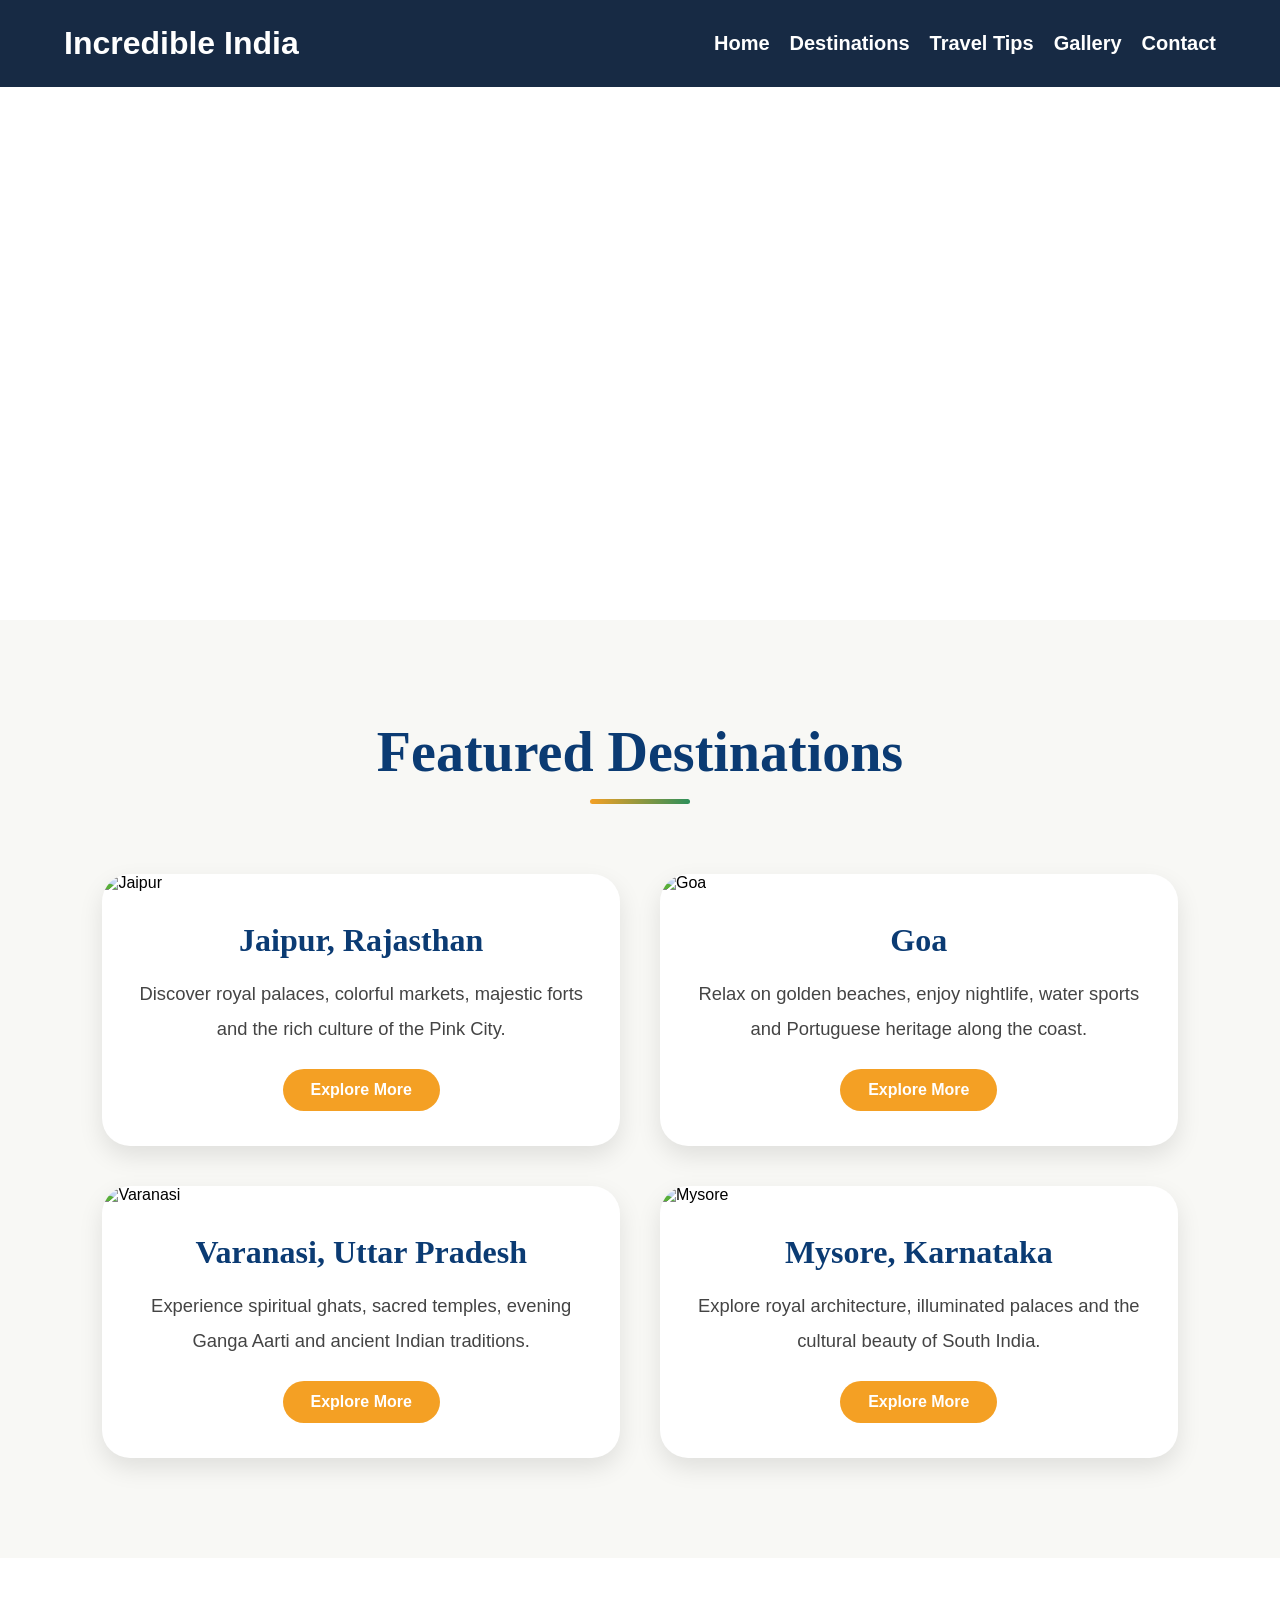
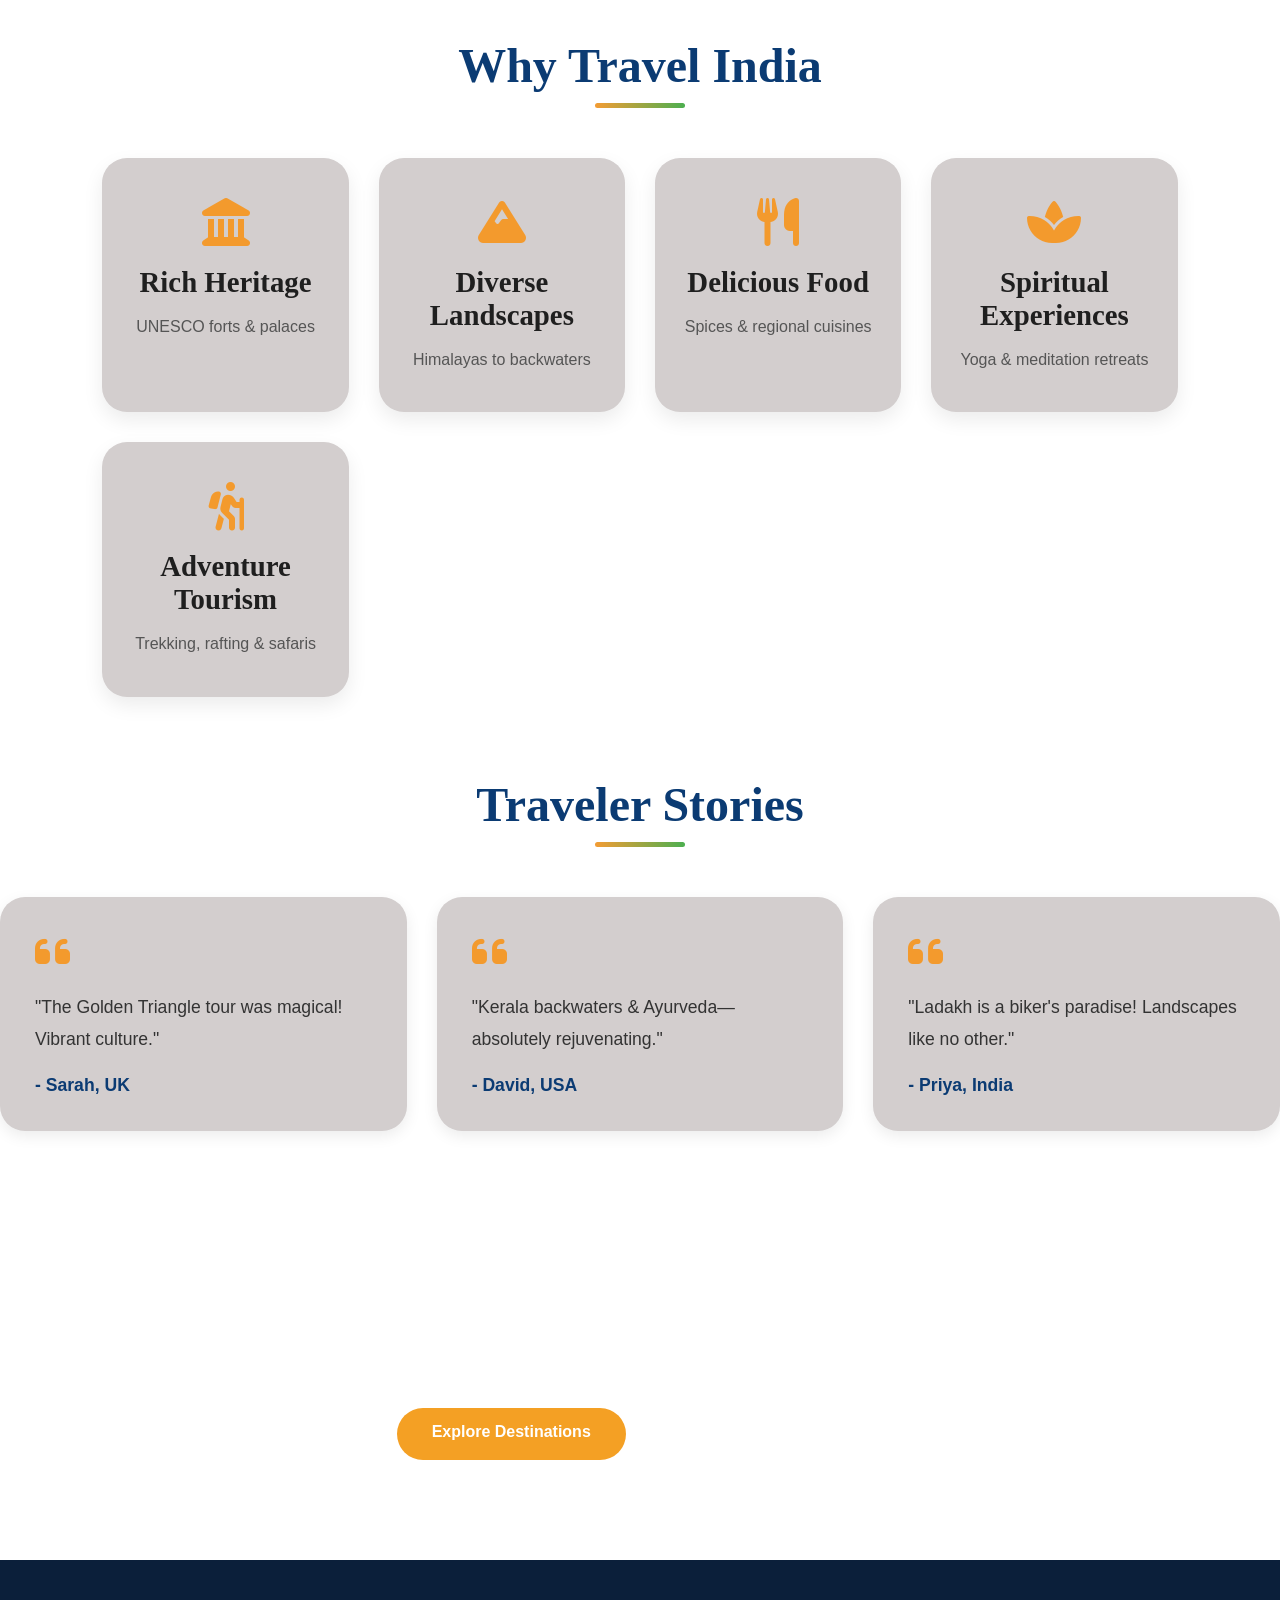
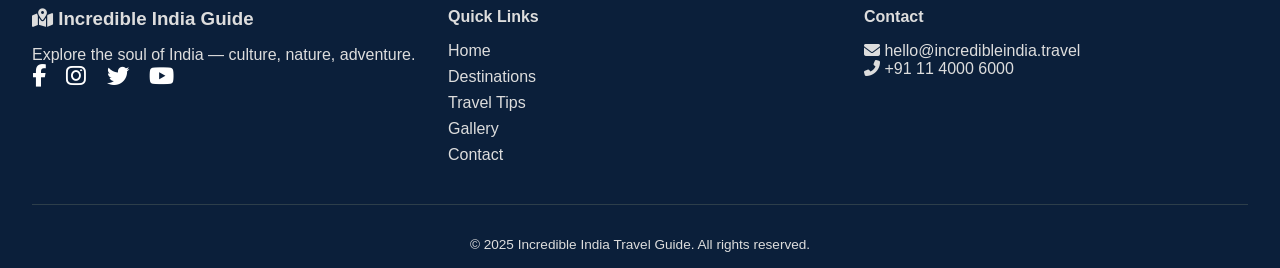
==== index.html @ fa3aba9f "index.html" ====
<!DOCTYPE html>
<html lang="en">
<head>
    <meta charset="UTF-8">
    <meta name="viewport" content="width=device-width, initial-scale=1.0">
    <title>Incredible India Travel Guide</title>
    <link rel="stylesheet" href="index.css">
    <link rel="stylesheet" href="https://cdnjs.cloudflare.com/ajax/libs/font-awesome/6.5.1/css/all.min.css">

</head>
<body>

<!-- Header -->
<header>
    <div class="container">
        <h1>Incredible India</h1>
        <nav>
            <ul>
                <li><a href="index.html">Home</a></li>
                <li><a href="destination.html">Destinations</a></li>
                <li><a href="traveltip.html">Travel Tips</a></li>
                <li><a href="gallery.html">Gallery</a></li>
                <li><a href="contact.html">Contact</a></li>
            </ul>
        </nav>
    </div>
</header>

<!-- Welcome Section -->
<section class="welcome">
    <div class="content">
        <h2>Welcome to India</h2>
        <p>
            Discover the vibrant culture, breathtaking landscapes, and rich heritage of India.
            From the majestic Himalayas to serene backwaters, explore the best destinations!
        </p>
    </div>
</section>

<!-- Featured Destinations -->
<section class="featured-destinations">

    <div class="featured-title">
        <h2>Featured Destinations</h2>
        <div class="featured-line"></div>
    </div>

    <div class="destination-container">

        <!-- CARD 1 -->
        <div class="destination-card">
            <img src="https://experiencemyindia.com/wp-content/uploads/2024/09/jaipur.jpg" alt="Jaipur">

            <div class="destination-content">
                <h3>Jaipur, Rajasthan</h3>

                <p>
                    Discover royal palaces, colorful markets,
                    majestic forts and the rich culture
                    of the Pink City.
                </p>

                <a href="destination.html" class="destination-btn">
                    Explore More
                </a>
            </div>
        </div>

        <!-- CARD 2 -->
        <div class="destination-card">
            <img src="https://s7ap1.scene7.com/is/image/incredibleindia/calangute-beach-goa-7-musthead-hero?qlt=82&ts=1742168166188" alt="Goa">

            <div class="destination-content">
                <h3>Goa</h3>

                <p>
                    Relax on golden beaches, enjoy nightlife,
                    water sports and Portuguese heritage
                    along the coast.
                </p>

                <a href="destination.html" class="destination-btn">
                    Explore More
                </a>
            </div>
        </div>

        <!-- CARD 3 -->
        <div class="destination-card">
            <img src="https://i.redd.it/sunset-near-manikarnika-ghat-v0-nzxihwi7noxg1.jpg?width=3024&format=pjpg&auto=webp&s=846ffed712186eb34c707a6143f59e167dac8d7f" alt="Varanasi">

            <div class="destination-content">
                <h3>Varanasi, Uttar Pradesh</h3>

                <p>
                    Experience spiritual ghats, sacred temples,
                    evening Ganga Aarti and ancient Indian traditions.
                </p>

                <a href="destination.html" class="destination-btn">
                    Explore More
                </a>
            </div>
        </div>

        <!-- CARD 4 -->
        <div class="destination-card">
            <img src="https://static.toiimg.com/thumb/msid-74605798,width-748,height-499,resizemode=4,imgsize-963752/.jpg" alt="Mysore" alt="Mysore">

            <div class="destination-content">
                <h3>Mysore, Karnataka</h3>

                <p>
                    Explore royal architecture, illuminated palaces
                    and the cultural beauty of South India.
                </p>

                <a href="destination.html" class="destination-btn">
                    Explore More
                </a>
            </div>
        </div>

    </div>

</section>
<!-- Why Travel India Section -->
<section class="why-india">
    <div class="section-title">
        <h2>Why Travel India</h2>
        <div class="underline"></div>
    </div>

    <div class="why-container">

        <div class="why-card">
            <i class="fas fa-landmark"></i>
            <h3>Rich Heritage</h3>
            <p>UNESCO forts & palaces</p>
        </div>

        <div class="why-card">
            <i class="fas fa-mountain"></i>
            <h3>Diverse Landscapes</h3>
            <p>Himalayas to backwaters</p>
        </div>

        <div class="why-card">
            <i class="fas fa-utensils"></i>
            <h3>Delicious Food</h3>
            <p>Spices & regional cuisines</p>
        </div>

        <div class="why-card">
            <i class="fas fa-spa"></i>
            <h3>Spiritual Experiences</h3>
            <p>Yoga & meditation retreats</p>
        </div>

        <div class="why-card">
            <i class="fas fa-hiking"></i>
            <h3>Adventure Tourism</h3>
            <p>Trekking, rafting & safaris</p>
        </div>

    </div>
</section>


<!-- Traveler Stories Section -->
<section class="stories">

    <div class="section-title">
        <h2>Traveler Stories</h2>
        <div class="underline"></div>
    </div>

    <div class="stories-container">

        <div class="story-card">
            <i class="fas fa-quote-left"></i>
            <p>
                "The Golden Triangle tour was magical! Vibrant culture."
            </p>
            <h4>- Sarah, UK</h4>
        </div>

        <div class="story-card">
            <i class="fas fa-quote-left"></i>
            <p>
                "Kerala backwaters & Ayurveda—absolutely rejuvenating."
            </p>
            <h4>- David, USA</h4>
        </div>

        <div class="story-card">
            <i class="fas fa-quote-left"></i>
            <p>
                "Ladakh is a biker's paradise! Landscapes like no other."
            </p>
            <h4>- Priya, India</h4>
        </div>

    </div>

</section>
<section class="cta-section">
    <div class="cta-overlay">
        <h2>Ready to write your own Indian story?</h2>
        <p>From the peaks of Ladakh to the shores of Kanyakumari, your adventure awaits.</p>
        <div class="cta-buttons">
            <a href="http://127.0.0.1:5500/destination.html" class="btn-primary">Explore Destinations</a>
            <a href="http://127.0.0.1:5500/contact.html" class="btn-secondary">Contact Expert Guide</a>
        </div>
    </div>
</section>


<!-- Footer -->
  <footer class="footer">
    <div class="footer-container">
      <div class="footer-col">
        <h3><i class="fas fa-map-marked-alt"></i> Incredible India Guide</h3>
        <p>Explore the soul of India — culture, nature, adventure.</p>
        <div class="social-icons">
          <a href="#"><i class="fab fa-facebook-f"></i></a>
          <a href="#"><i class="fab fa-instagram"></i></a>
          <a href="#"><i class="fab fa-twitter"></i></a>
          <a href="#"><i class="fab fa-youtube"></i></a>
        </div>
      </div>
      <div class="footer-col"><h4>Quick Links</h4><ul><li><a href="index.html">Home</a></li><li><a href="destination.html">Destinations</a></li><li><a href="traveltip.html">Travel Tips</a></li><li><a href="gallery.html">Gallery</a></li><li><a href="contact.html">Contact</a></li></ul></div>
      <div class="footer-col"><h4>Contact</h4><p><i class="fas fa-envelope"></i> hello@incredibleindia.travel</p><p><i class="fas fa-phone-alt"></i> +91 11 4000 6000</p></div>
    </div>
    <div class="footer-bottom"><p>© 2025 Incredible India Travel Guide. All rights reserved.</p></div>
  </footer>
</body>
</html>
---- index.css ----
/* Reset */
* {
    margin: 0;
    padding: 0;
    box-sizing: border-box;
    font-family: Arial, sans-serif;
}

/* Header */
header {
    background:rgba(11,31,58,0.95);
    color: white;
    padding: 25px 0;
    position: fixed;
    top: 0;
    width: 100%;
    z-index: 1000;
}

.container {
    width: 90%;
    margin: auto;
    display: flex;
    justify-content: space-between;
    align-items: center;
}
.navbar{
    display:flex;
    justify-content:space-between;
    align-items:center;

    padding:18px 60px;

    background:rgba(11,31,58,0.95);

    position:sticky;
    top:0;
    z-index:1000;

    backdrop-filter:blur(10px);

    box-shadow:0 4px 15px rgba(0,0,0,0.2);
}

nav ul {
    list-style: none;
    display: flex;
}

nav ul li {
    margin-left: 20px;
}

nav ul li a {
    color: white;
    text-decoration: none;
    font-weight: bold;
    font-size: 20px;
}

nav ul li a:hover {
    color:rgb(128, 34, 34);
}

/* Welcome Section */
.welcome {
    background: url('https://images.openai.com/static-rsc-4/ALaymqmrvfmHnm8cJdQ1vYT1D6Q5HnvK1rZCScEOsTLXmfxVGpplzNV4W48QajDJRkV93iZu31oMm4TQaEgD1TYrpEeFRnNynz2xzUaCKlMzDEtmc0jY3aMt5S7FnbywUi0QmlxqCMgrljRSNIYTP3xz-yLS5n70pwcouNSqsKguKjPAhmxgMSgvHgWw8SO4?purpose=fullsize') no-repeat center/cover;
    color: white;
    text-align: center;
    padding: 150px 60px;
    min-height: 60vh;
    margin-top: 80px;
}
.content{
    animation:fadeIn 1.5s ease;
}

.welcome h2 {
    font-size:70px;
    margin-bottom: 15px;
}

.welcome p {
     font-size:22px;
    max-width: 700px;
    margin: auto;
}
@keyframes fadeIn{

    from{
        opacity:0;
        transform:translateY(30px);
    }

    to{
        opacity:1;
        transform:translateY(0);
    }
}
/* =========================
   SECTION COMMON STYLING
========================= */

.section-title{
    text-align: center;
    margin-bottom: 50px;
}

.section-title h2{
    font-size: 52px;
    color: #0b3b75;
    font-weight: 700;
    margin-bottom: 12px;
    font-family: Georgia, serif;
}

.underline{
    width: 90px;
    height: 5px;
    margin: auto;
    border-radius: 10px;
    background: linear-gradient(to right,#f39c34,#4caf50);
}
/* =========================
   WHY TRAVEL INDIA SECTION
========================= */

.why-india,
.traveler-stories{
    padding: 80px 8%;
}

.section-title{
    text-align: center;
    margin-bottom: 50px;
}

.section-title h2{
    font-size: 3rem;
    color: #0b3b73;
    font-weight: 700;
    margin-bottom: 10px;
    font-family: Georgia, serif;
}

.title-line{
    width: 90px;
    height: 5px;
    background: linear-gradient(to right, #f4a024, #2d8f5a);
    margin: auto;
    border-radius: 10px;
}

.why-container{
    display: grid;
    grid-template-columns: repeat(auto-fit, minmax(220px, 1fr));
    gap: 30px;
}

.why-card{
    background: #d3cece;
    padding: 40px 25px;
    border-radius: 25px;
    text-align: center;
    transition: 0.4s ease;
    box-shadow: 0 8px 20px rgba(0,0,0,0.08);
}

.why-card:hover{
    transform: translateY(-10px);
}

.why-card i{
    font-size: 3rem;
    color: #f39a2d;
    margin-bottom: 20px;
}

.why-card h3{
    font-size: 1.8rem;
    color: #1f1f1f;
    margin-bottom: 15px;
    font-family: Georgia, serif;
}

.why-card p{
    font-size: 1rem;
    color: #555;
    line-height: 1.6;
}

/* =========================
   TRAVELER STORIES
========================= */

.stories-container{
    display: grid;
    grid-template-columns: repeat(auto-fit, minmax(300px, 1fr));
    gap: 30px;
    margin-bottom: 40px;
}

.story-card{
    background: #d3cece;
    padding: 35px;
    border-radius: 25px;
    box-shadow: 0 5px 15px rgba(0,0,0,0.08);
    transition: 0.4s ease;
}

.story-card:hover{
    transform: translateY(-8px);
}

.story-card i{
    font-size: 2.5rem;
    color: #f39a2d;
    margin-bottom: 20px;
}

.story-card p{
    font-size: 1.1rem;
    color: #333;
    line-height: 1.8;
    margin-bottom: 20px;
}

.story-card h4{
    color: #0b3b73;
    font-size: 1.1rem;
    font-weight: 700;
}

/* =========================
   RESPONSIVE DESIGN
========================= */

@media (max-width: 768px){

    .section-title h2{
        font-size: 2.2rem;
    }

    .why-card,
    .story-card{
        padding: 30px 20px;
    }

    .why-card h3{
        font-size: 1.5rem;
    }

    .story-card p{
        font-size: 1rem;
    }
}
/* =========================
   FEATURED DESTINATIONS
========================= */

.featured-destinations{
    padding: 100px 8%;
    background: #f8f8f5;
}

/* SECTION TITLE */

.featured-title{
    text-align: center;
    margin-bottom: 70px;
}

.featured-title h2{
    font-size: 3.5rem;
    color: #0b3b73;
    font-family: Georgia, serif;
    margin-bottom: 15px;
}

.featured-line{
    width: 100px;
    height: 5px;
    margin: auto;
    border-radius: 10px;
    background: linear-gradient(to right, #f4a024, #2d8f5a);
}

/* DESTINATION GRID */

.destination-container{
    display: grid;
    grid-template-columns: repeat(auto-fit, minmax(340px, 1fr));
    gap: 40px;
}

/* CARD DESIGN */

.destination-card{
    background: #ffffff;
    border-radius: 28px;
    overflow: hidden;
    transition: 0.4s ease;
    box-shadow: 0 10px 25px rgba(0,0,0,0.10);
}

.destination-card:hover{
    transform: translateY(-12px);
    box-shadow: 0 15px 35px rgba(0,0,0,0.15);
}

/* IMAGE */

.destination-card img{
    width: 100%;
    height: 270px;
    object-fit: cover;
    transition: 0.5s ease;
}

.destination-card:hover img{
    transform: scale(1.05);
}

/* CARD CONTENT */

.destination-content{
    padding: 30px 28px 35px;
    text-align: center;
}

/* PLACE NAME */

.destination-content h3{
    font-size: 2rem;
    color: #0b3b73;
    margin-bottom: 18px;
    font-family: Georgia, serif;
    font-weight: 700;
}

/* DESCRIPTION */

.destination-content p{
    font-size: 1.15rem;
    line-height: 1.9;
    color: #444;
}

/* BUTTON */

.destination-btn{
    display: inline-block;
    margin-top: 22px;
    padding: 12px 28px;
    background: #f4a024;
    color: white;
    text-decoration: none;
    border-radius: 40px;
    font-size: 1rem;
    font-weight: 600;
    transition: 0.3s ease;
}

.destination-btn:hover{
    transform: scale(1.05);
}

/* RESPONSIVE */

@media(max-width: 992px){

    .destination-container{
        grid-template-columns: repeat(2, 1fr);
    }
}

@media(max-width: 768px){

    .featured-destinations{
        padding: 80px 5%;
    }

    .featured-title h2{
        font-size: 2.5rem;
    }

    .destination-container{
        grid-template-columns: 1fr;
    }

    .destination-card img{
        height: 240px;
    }

    .destination-content h3{
        font-size: 1.7rem;
    }

    .destination-content p{
        font-size: 1rem;
    }
}
.cta-section {
    background: linear-gradient(rgba(11, 59, 115, 0.8), rgba(11, 59, 115, 0.8)), url('images/india-bg.jpg');
    background-size: cover;
    background-position: center;
    background-attachment: fixed; /* Parallax effect */
    padding: 100px 8%;
    text-align: center;
    color: white;
}

.cta-section h2 {
    font-size: 3rem;
    font-family: Georgia, serif;
    margin-bottom: 20px;
}

.cta-section p {
    font-size: 1.2rem;
    margin-bottom: 40px;
    opacity: 0.9;
}

.cta-buttons {
    display: flex;
    justify-content: center;
    gap: 20px;
}

.btn-primary {
    background: #f4a024;
    color: white;
    padding: 15px 35px;
    border-radius: 50px;
    text-decoration: none;
    font-weight: bold;
    transition: 0.3s;
}

.btn-secondary {
    border: 2px solid white;
    color: white;
    padding: 15px 35px;
    border-radius: 50px;
    text-decoration: none;
    font-weight: bold;
    transition: 0.3s;
}

.btn-primary:hover { background: #d98a1a; transform: scale(1.05); }
.btn-secondary:hover { background: white; color: #0b3b73; }

/* Footer */
.footer {
    background:#0b1f3a;
    color: #ddd;
    padding: 3rem 2rem 1rem;
}

.footer-container {
    max-width: 1300px;
    margin: auto;
    display: grid;
    grid-template-columns: repeat(auto-fit, minmax(220px, 1fr));
    gap: 2rem;
}

.footer-col h3, .footer-col h4 {
    color: var(--saffron);
    margin-bottom: 1rem;
}

.footer-col ul {
    list-style: none;
}

.footer-col ul li {
    margin-bottom: 0.5rem;
}

.footer-col ul li a {
    color: #ddd;
    text-decoration: none;
    transition: var(--transition);
}

.footer-col ul li a:hover {
    color: var(--saffron);
    padding-left: 5px;
}

.social-icons a {
    color: white;
    margin-right: 1rem;
    font-size: 1.4rem;
    transition: var(--transition);
    display: inline-block;
}

.social-icons a:hover {
    color: var(--saffron);
    transform: translateY(-3px);
}

.footer-bottom {
    text-align: center;
    border-top: 1px solid #2d3e4a;
    padding-top: 2rem;
    margin-top: 2rem;
    font-size: 0.85rem;
}
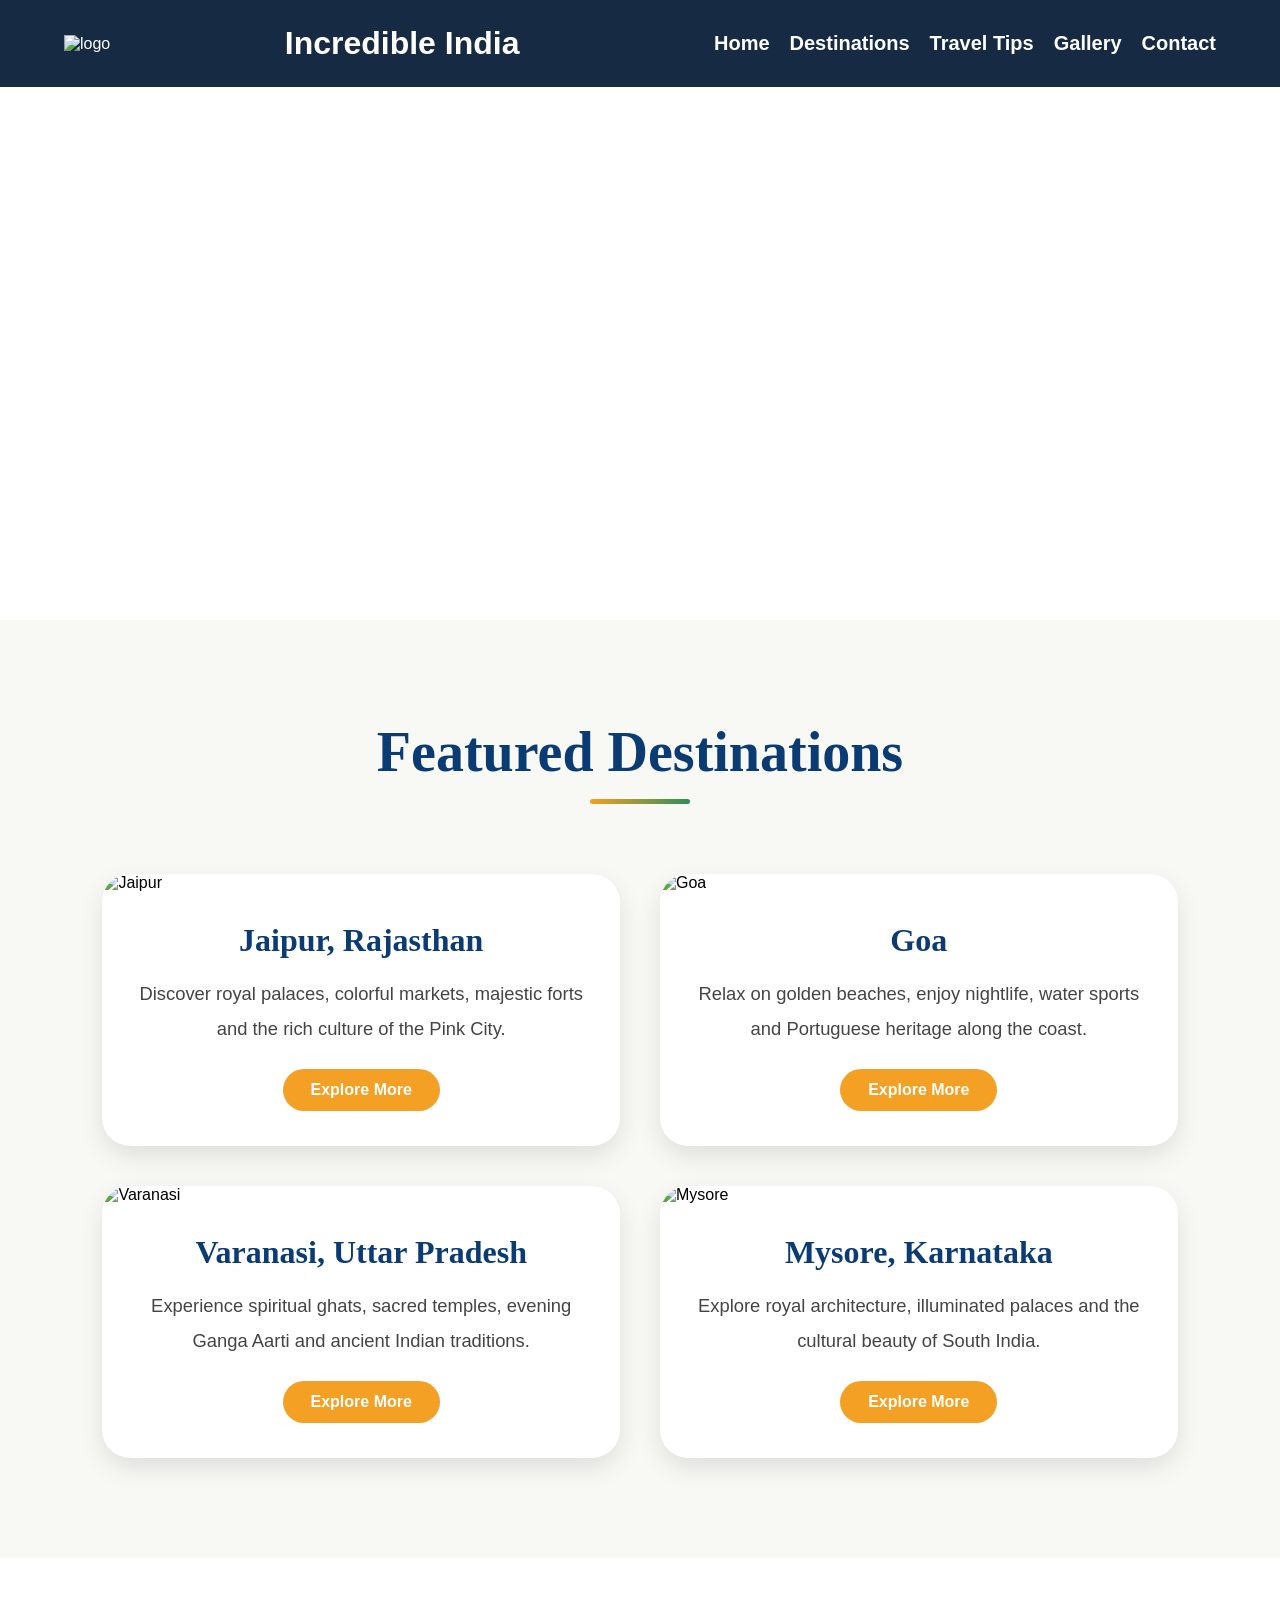
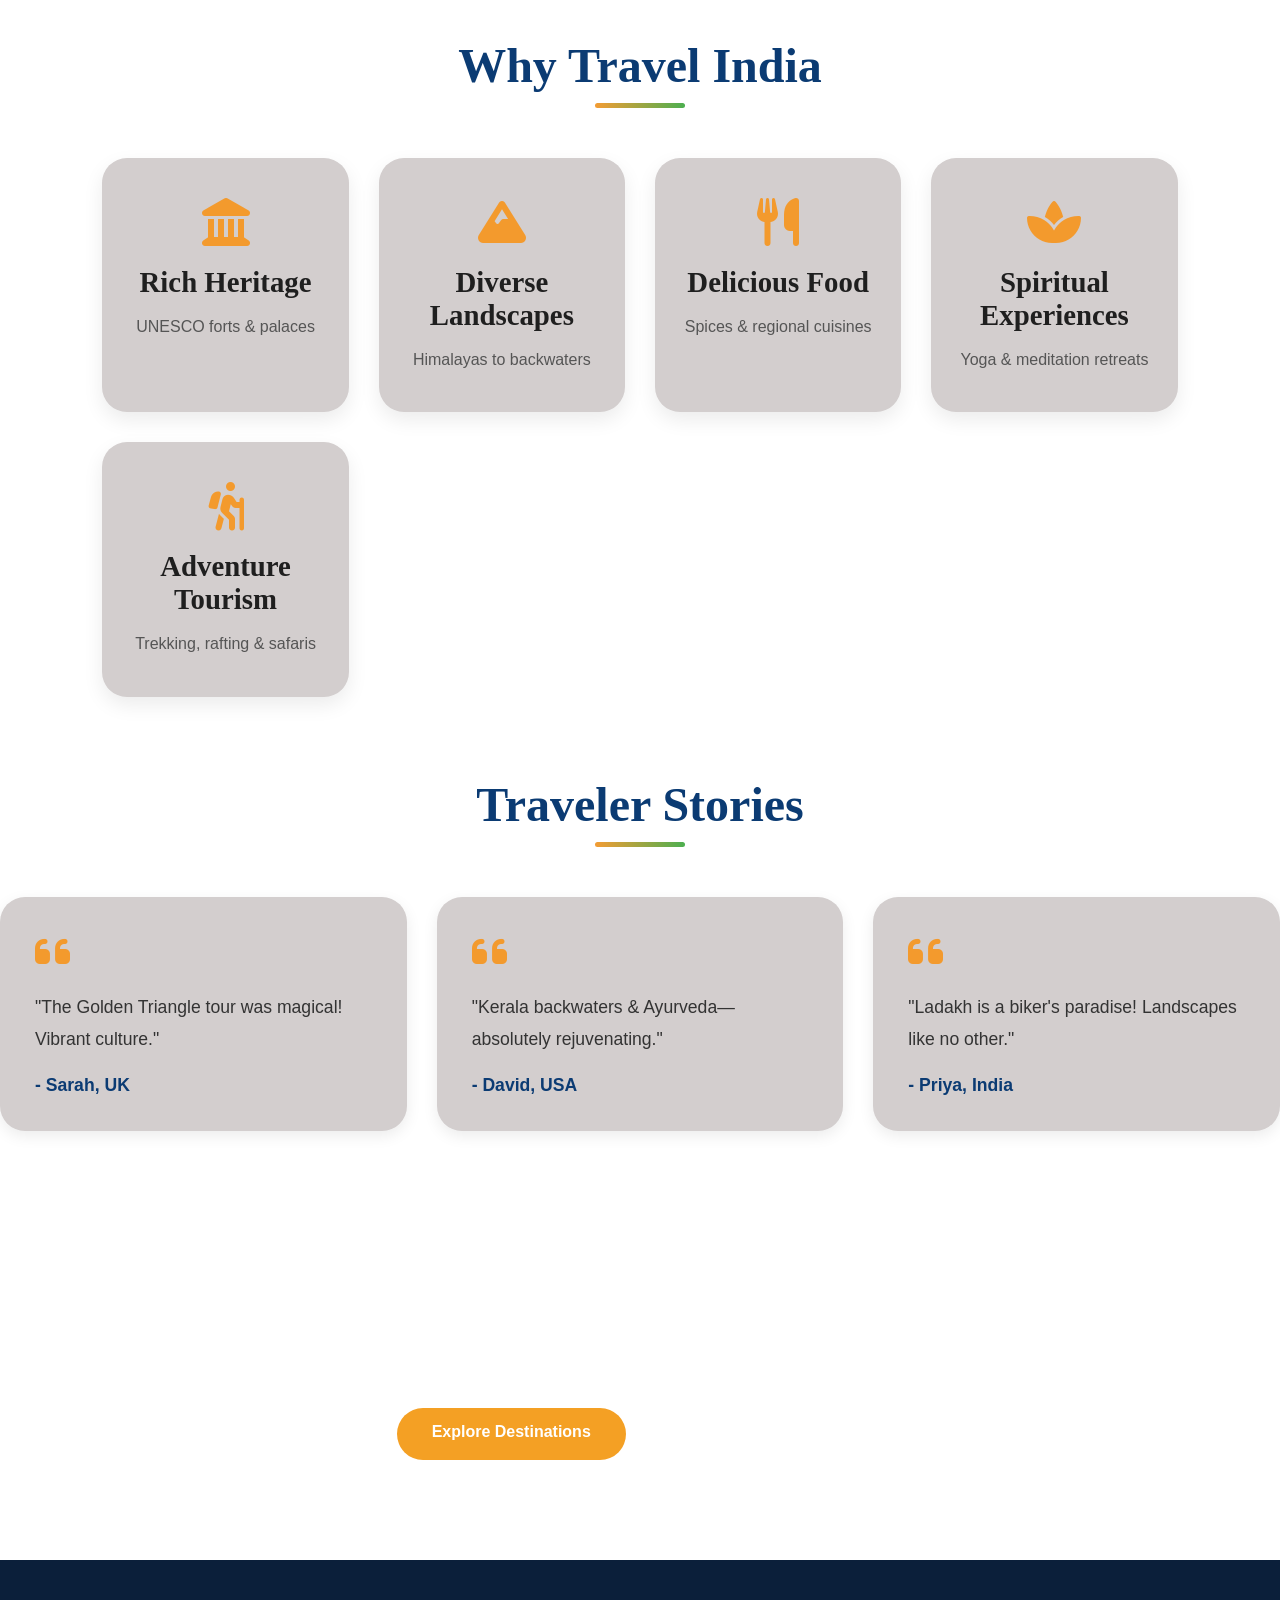
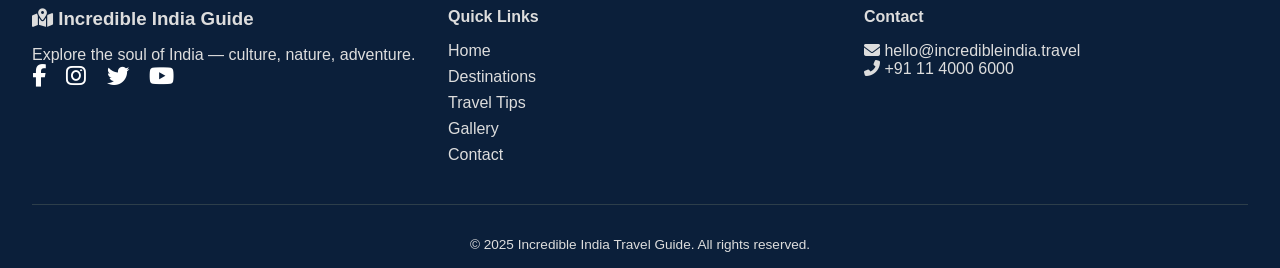
==== commit 26bdfac1: "Update index.html" ====
--- a/index.html
+++ b/index.html
@@ -13,6 +13,7 @@
 <!-- Header -->
 <header>
     <div class="container">
+        <img src="https://raw.githubusercontent.com/codewithaadya/Incredible-India/7dbe13e46b68d19249575abd104d0cb7e8433aed/_%20Create%20a%20premium%20circular%20logo%20for%20a%20travel%20tourism%20brand%20named%20%E2%80%9CIncredible%20India%E2%80%9D%20using%20a%20fusion%20of%20mandala%20art%2C%20compass%20elements%2C%20and%20the%20India%20map%20silhouette.%20The%20logo%20should%20feel%20luxurious%2C%20modern%2C%20artistic.jpg" alt="logo">
         <h1>Incredible India</h1>
         <nav>
             <ul>
@@ -235,4 +236,4 @@
     <div class="footer-bottom"><p>© 2025 Incredible India Travel Guide. All rights reserved.</p></div>
   </footer>
 </body>
-</html>+</html>
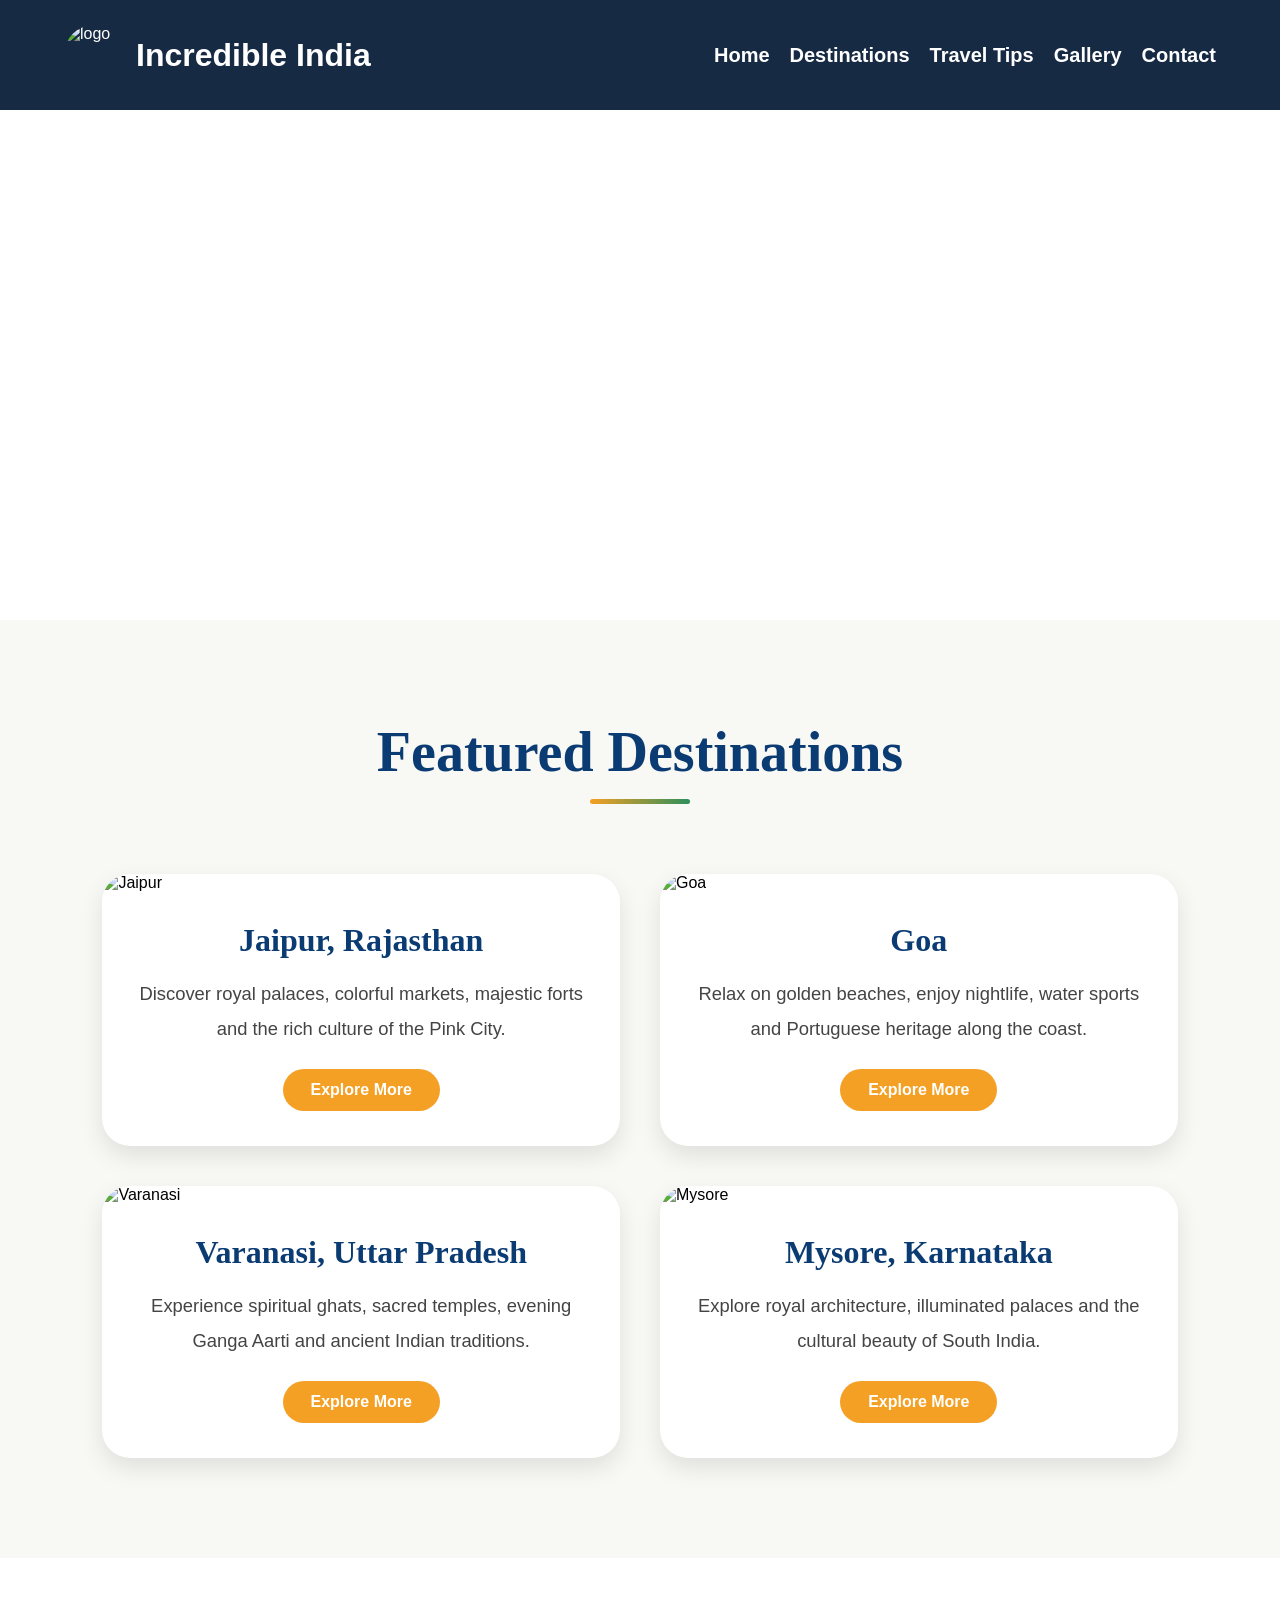
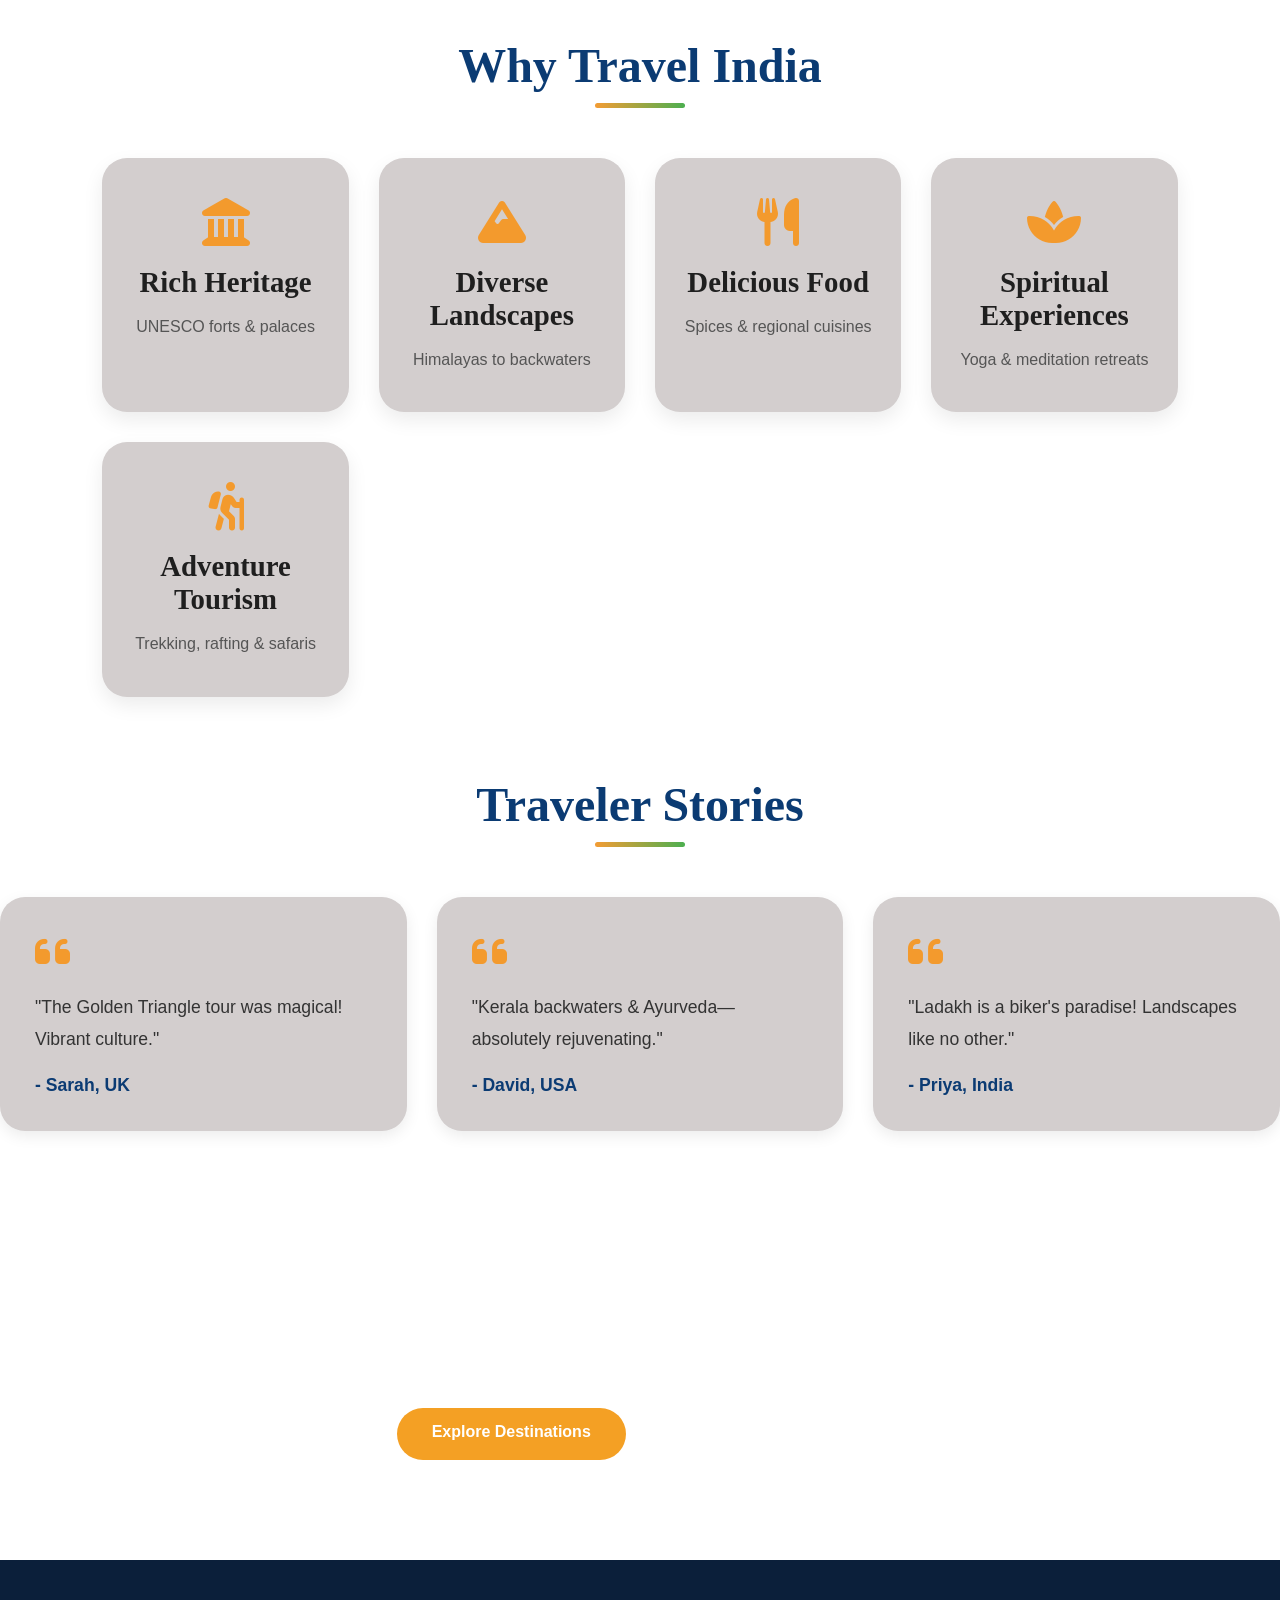
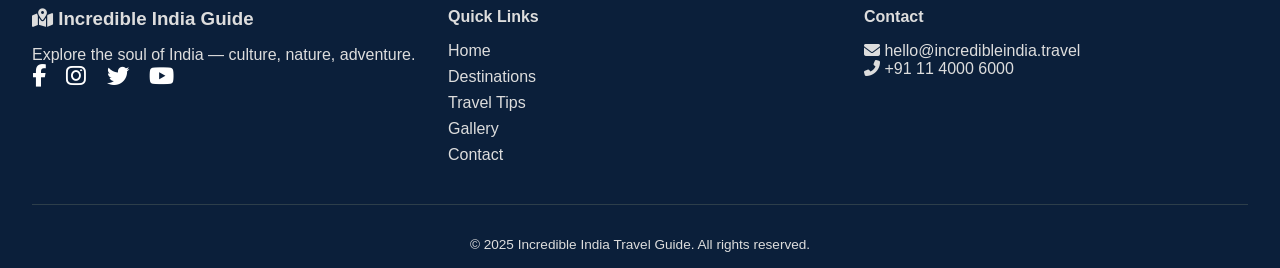
==== commit 337cbec4: "Update index.html" ====
--- a/index.html
+++ b/index.html
@@ -13,8 +13,10 @@
 <!-- Header -->
 <header>
     <div class="container">
+        <div class="logo">
         <img src="https://raw.githubusercontent.com/codewithaadya/Incredible-India/7dbe13e46b68d19249575abd104d0cb7e8433aed/_%20Create%20a%20premium%20circular%20logo%20for%20a%20travel%20tourism%20brand%20named%20%E2%80%9CIncredible%20India%E2%80%9D%20using%20a%20fusion%20of%20mandala%20art%2C%20compass%20elements%2C%20and%20the%20India%20map%20silhouette.%20The%20logo%20should%20feel%20luxurious%2C%20modern%2C%20artistic.jpg" alt="logo">
         <h1>Incredible India</h1>
+        </div>
         <nav>
             <ul>
                 <li><a href="index.html">Home</a></li>
--- a/index.css
+++ b/index.css
@@ -16,6 +16,23 @@
     width: 100%;
     z-index: 1000;
 }
+.logo{
+    display:flex;
+    align-items:center;
+    gap:12px;
+}
+
+.logo img{
+    width:60px;
+    height:60px;
+    border-radius:50%;
+    object-fit:cover;
+    transition:0.3s ease;
+}
+
+.logo img:hover{
+    transform:scale(1.08);
+}
 
 .container {
     width: 90%;
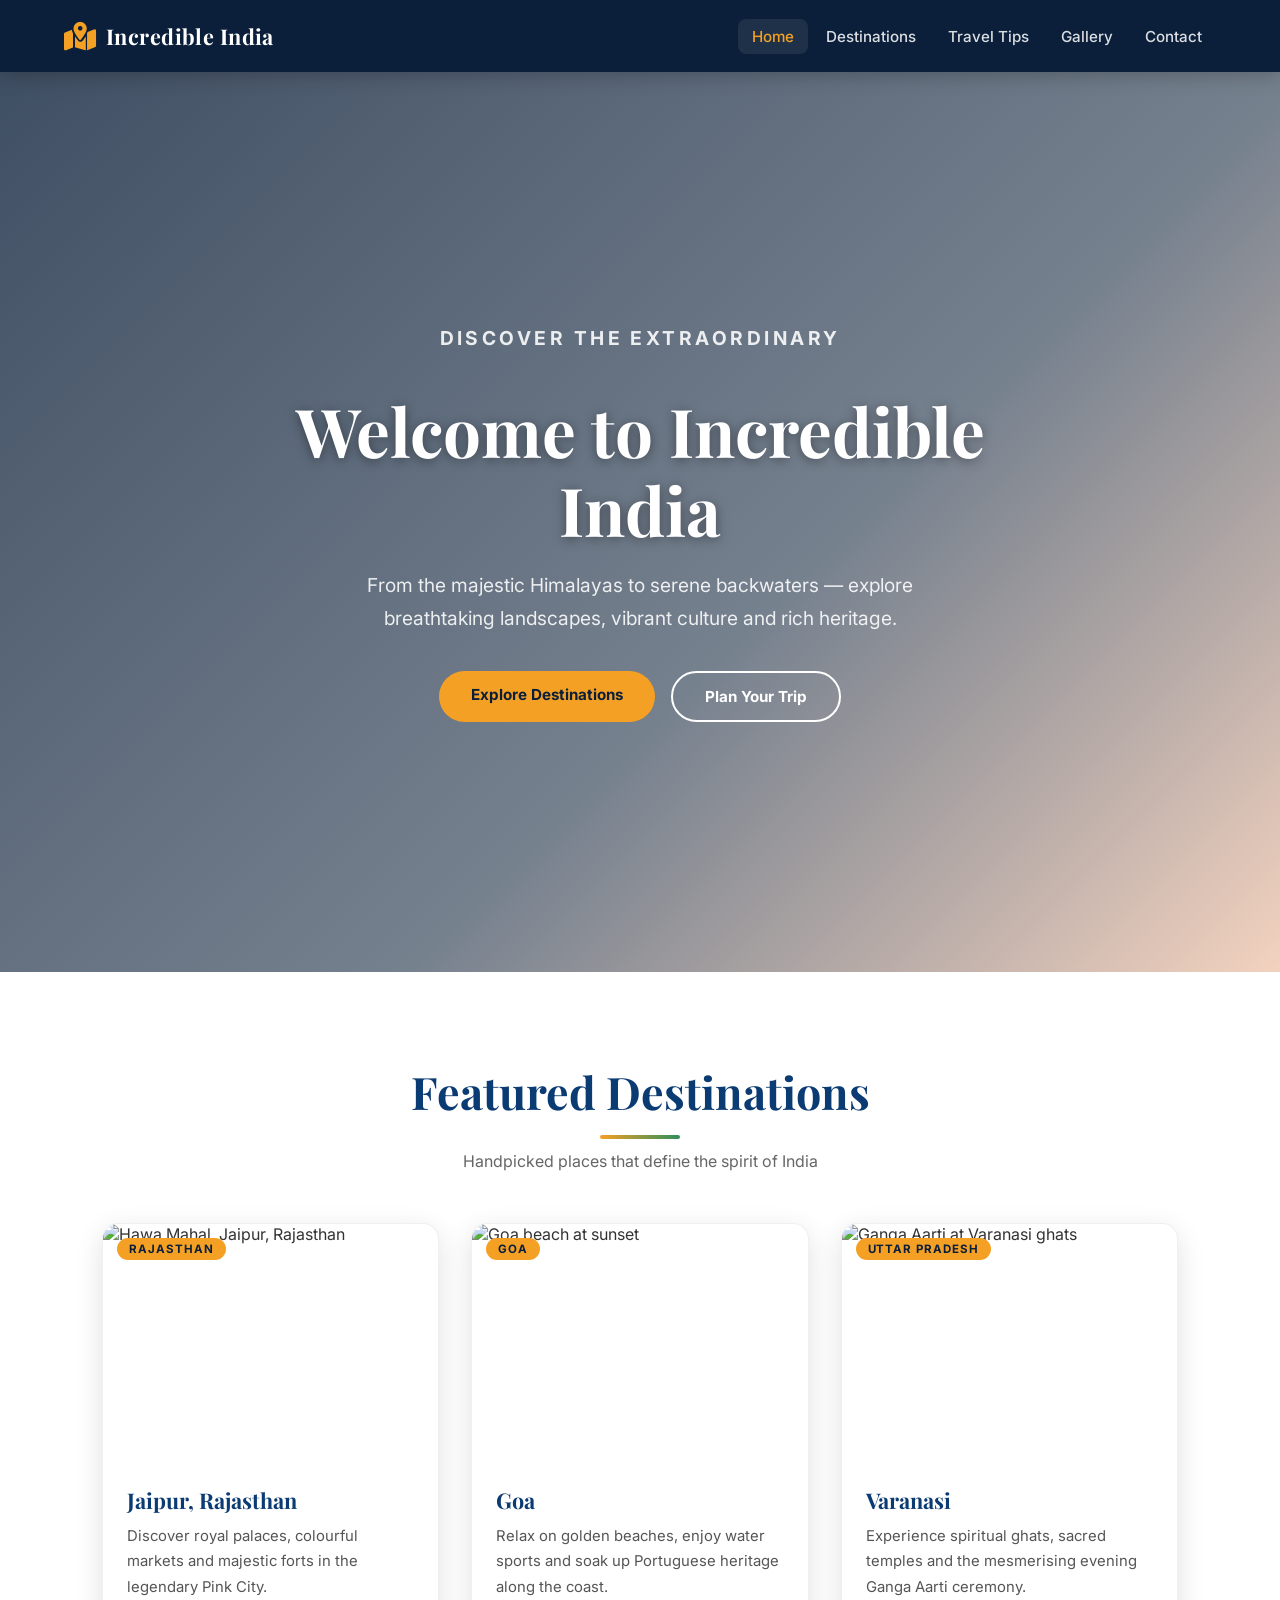
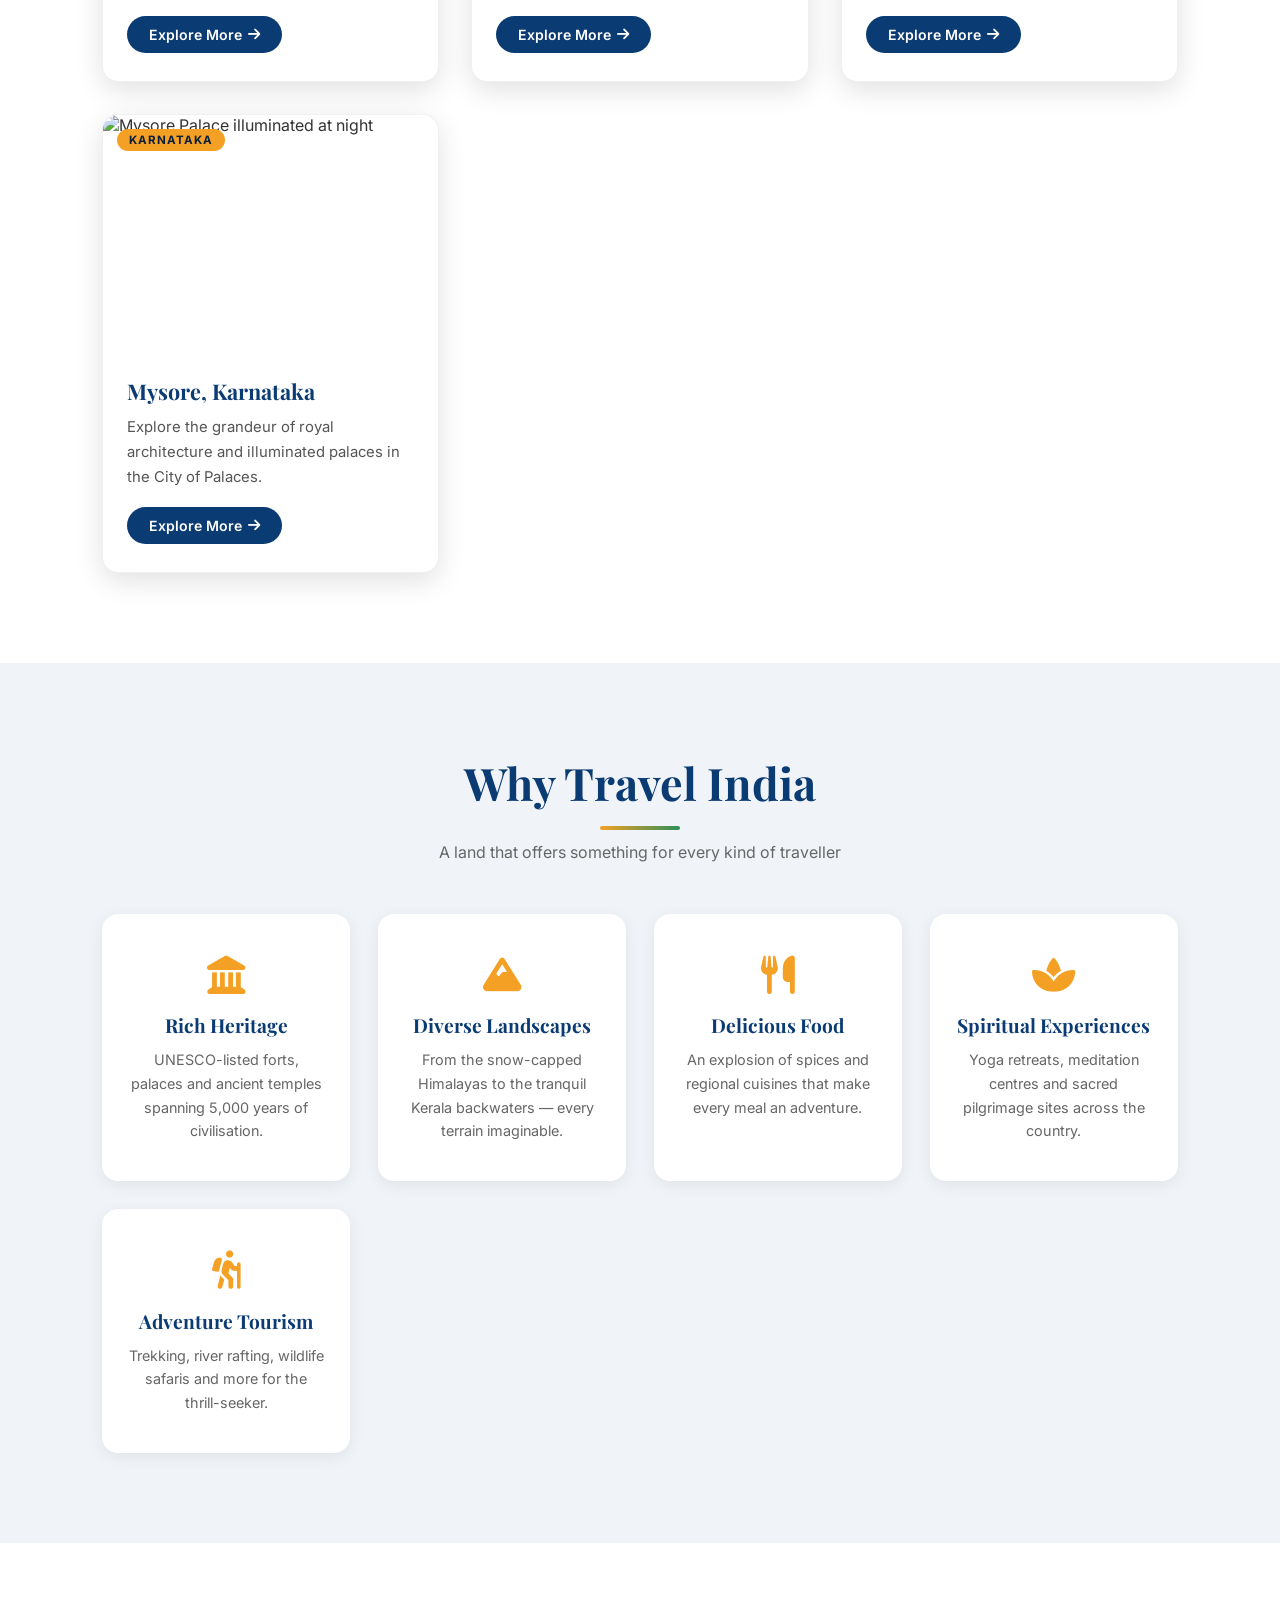
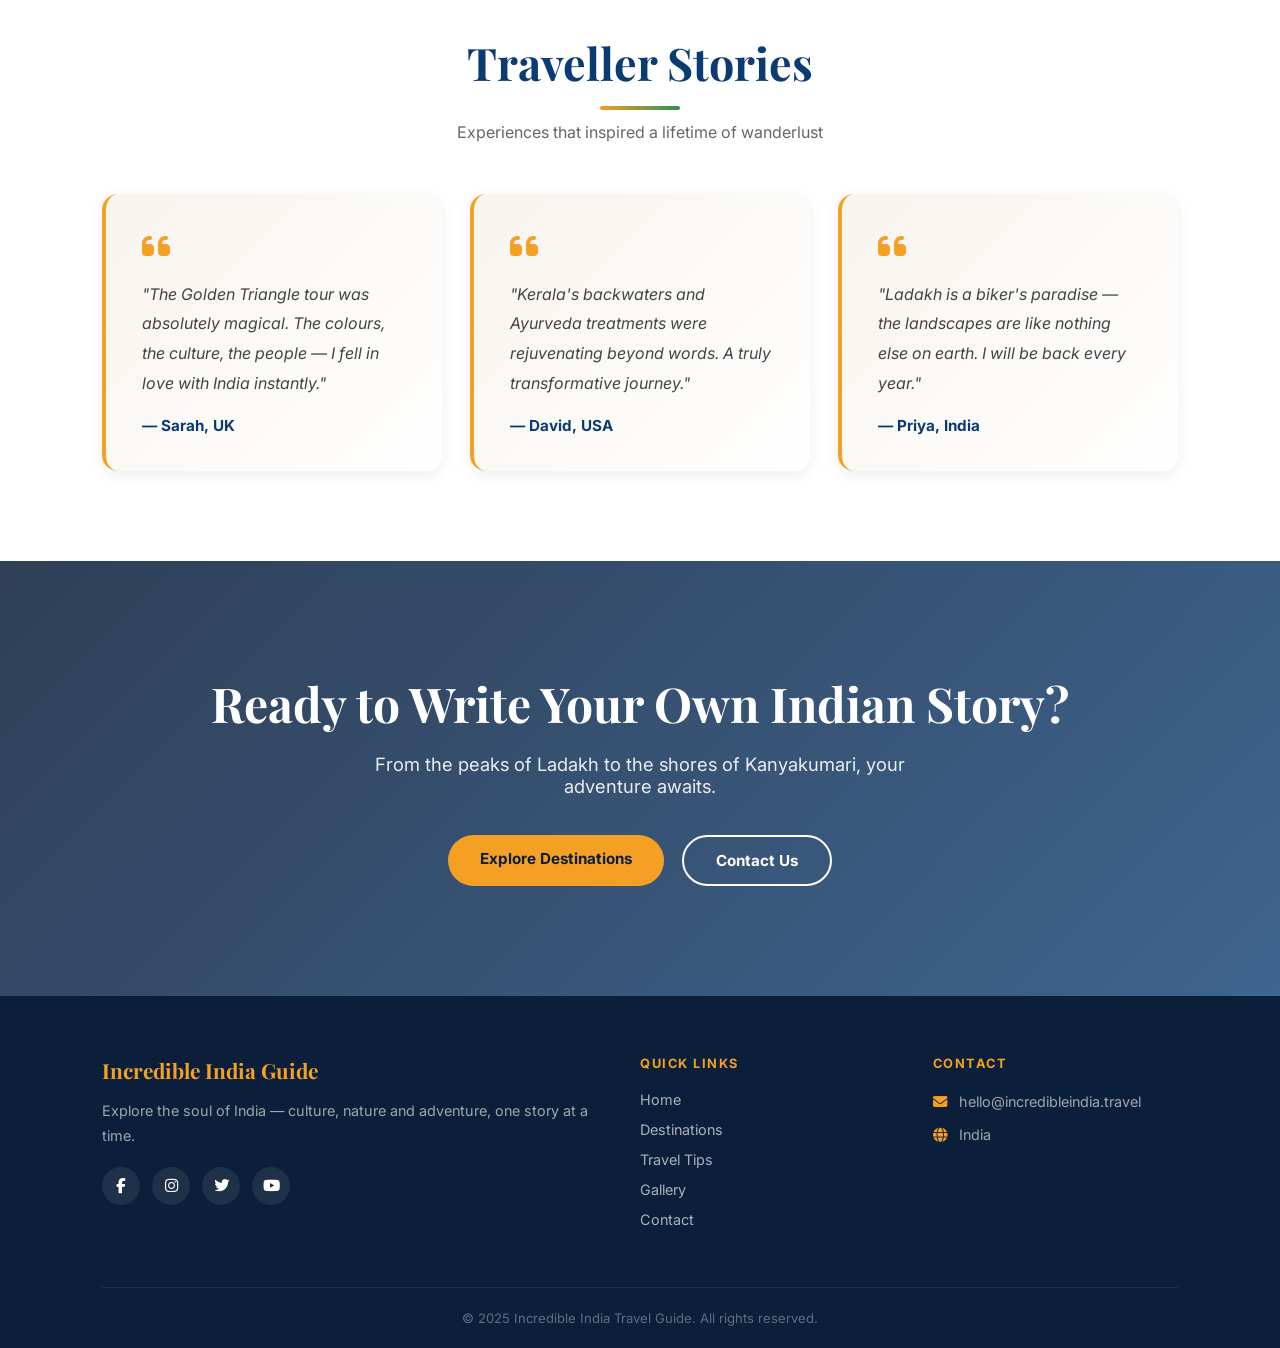
==== commit 9baf9034: "Improve Incredible India website" ====
--- a/index.html
+++ b/index.html
@@ -1,12 +1,15 @@
-<!DOCTYPE html>
+﻿<!DOCTYPE html>
 <html lang="en">
 <head>
     <meta charset="UTF-8">
     <meta name="viewport" content="width=device-width, initial-scale=1.0">
     <title>Incredible India Travel Guide</title>
+    <meta name="description" content="Explore India's vibrant culture, breathtaking landscapes and rich heritage. Your guide to an unforgettable Indian journey.">
+    <link rel="preconnect" href="https://fonts.googleapis.com">
+    <link rel="preconnect" href="https://fonts.gstatic.com" crossorigin>
+    <link href="https://fonts.googleapis.com/css2?family=Inter:wght@400;500;600;700&family=Playfair+Display:ital,wght@0,600;0,700;1,600&display=swap" rel="stylesheet">
+    <link rel="stylesheet" href="https://cdnjs.cloudflare.com/ajax/libs/font-awesome/6.5.1/css/all.min.css">
     <link rel="stylesheet" href="index.css">
-    <link rel="stylesheet" href="https://cdnjs.cloudflare.com/ajax/libs/font-awesome/6.5.1/css/all.min.css">
-
 </head>
 <body>
 
@@ -14,10 +17,193 @@
 <header>
     <div class="container">
         <div class="logo">
-        <img src="https://raw.githubusercontent.com/codewithaadya/Incredible-India/7dbe13e46b68d19249575abd104d0cb7e8433aed/_%20Create%20a%20premium%20circular%20logo%20for%20a%20travel%20tourism%20brand%20named%20%E2%80%9CIncredible%20India%E2%80%9D%20using%20a%20fusion%20of%20mandala%20art%2C%20compass%20elements%2C%20and%20the%20India%20map%20silhouette.%20The%20logo%20should%20feel%20luxurious%2C%20modern%2C%20artistic.jpg" alt="logo">
-        <h1>Incredible India</h1>
-        </div>
-        <nav>
+            <i class="fas fa-map-marked-alt logo-icon"></i>
+            <span class="logo-text">Incredible India</span>
+        </div>
+        <button class="hamburger" id="hamburger" aria-label="Toggle menu" aria-expanded="false">
+            <span></span><span></span><span></span>
+        </button>
+        <nav id="main-nav">
+            <ul>
+                <li><a href="index.html" class="active">Home</a></li>
+                <li><a href="destination.html">Destinations</a></li>
+                <li><a href="traveltip.html">Travel Tips</a></li>
+                <li><a href="gallery.html">Gallery</a></li>
+                <li><a href="contact.html">Contact</a></li>
+            </ul>
+        </nav>
+    </div>
+</header>
+
+<!-- Hero / Welcome Section -->
+<section class="welcome">
+    <div class="welcome-overlay"></div>
+    <div class="content">
+        <p class="hero-eyebrow">Discover the Extraordinary</p>
+        <h1>Welcome to Incredible India</h1>
+        <p>From the majestic Himalayas to serene backwaters — explore breathtaking landscapes, vibrant culture and rich heritage.</p>
+        <div class="hero-buttons">
+            <a href="destination.html" class="btn-primary">Explore Destinations</a>
+            <a href="contact.html" class="btn-secondary">Plan Your Trip</a>
+        </div>
+    </div>
+</section>
+
+<!-- Featured Destinations -->
+<section class="featured-destinations">
+    <div class="featured-title">
+        <h2>Featured Destinations</h2>
+        <div class="featured-line"></div>
+        <p class="section-subtitle">Handpicked places that define the spirit of India</p>
+    </div>
+
+    <div class="destination-container">
+
+        <!-- CARD 1 -->
+        <div class="destination-card">
+            <div class="card-img-wrap">
+                <img src="https://images.unsplash.com/photo-1477587458883-47145ed94245?w=600&q=80" alt="Hawa Mahal, Jaipur, Rajasthan">
+                <span class="card-badge">Rajasthan</span>
+            </div>
+            <div class="destination-content">
+                <h3>Jaipur, Rajasthan</h3>
+                <p>Discover royal palaces, colourful markets and majestic forts in the legendary Pink City.</p>
+                <a href="destination.html" class="destination-btn">Explore More <i class="fas fa-arrow-right"></i></a>
+            </div>
+        </div>
+
+        <!-- CARD 2 -->
+        <div class="destination-card">
+            <div class="card-img-wrap">
+                <img src="https://images.unsplash.com/photo-1512343879784-a960bf40e7f2?w=600&q=80" alt="Goa beach at sunset">
+                <span class="card-badge">Goa</span>
+            </div>
+            <div class="destination-content">
+                <h3>Goa</h3>
+                <p>Relax on golden beaches, enjoy water sports and soak up Portuguese heritage along the coast.</p>
+                <a href="destination.html" class="destination-btn">Explore More <i class="fas fa-arrow-right"></i></a>
+            </div>
+        </div>
+
+        <!-- CARD 3 -->
+        <div class="destination-card">
+            <div class="card-img-wrap">
+                <img src="https://images.unsplash.com/photo-1606298855672-3efb63017be8?w=600&q=80" alt="Ganga Aarti at Varanasi ghats">
+                <span class="card-badge">Uttar Pradesh</span>
+            </div>
+            <div class="destination-content">
+                <h3>Varanasi</h3>
+                <p>Experience spiritual ghats, sacred temples and the mesmerising evening Ganga Aarti ceremony.</p>
+                <a href="destination.html" class="destination-btn">Explore More <i class="fas fa-arrow-right"></i></a>
+            </div>
+        </div>
+
+        <!-- CARD 4 -->
+        <div class="destination-card">
+            <div class="card-img-wrap">
+                <img src="https://images.unsplash.com/photo-1599661046289-e31897846e41?w=600&q=80" alt="Mysore Palace illuminated at night">
+                <span class="card-badge">Karnataka</span>
+            </div>
+            <div class="destination-content">
+                <h3>Mysore, Karnataka</h3>
+                <p>Explore the grandeur of royal architecture and illuminated palaces in the City of Palaces.</p>
+                <a href="destination.html" class="destination-btn">Explore More <i class="fas fa-arrow-right"></i></a>
+            </div>
+        </div>
+
+    </div>
+</section>
+
+<!-- Why Travel India Section -->
+<section class="why-india">
+    <div class="section-title">
+        <h2>Why Travel India</h2>
+        <div class="underline"></div>
+        <p class="section-subtitle">A land that offers something for every kind of traveller</p>
+    </div>
+    <div class="why-container">
+        <div class="why-card">
+            <i class="fas fa-landmark"></i>
+            <h3>Rich Heritage</h3>
+            <p>UNESCO-listed forts, palaces and ancient temples spanning 5,000 years of civilisation.</p>
+        </div>
+        <div class="why-card">
+            <i class="fas fa-mountain"></i>
+            <h3>Diverse Landscapes</h3>
+            <p>From the snow-capped Himalayas to the tranquil Kerala backwaters — every terrain imaginable.</p>
+        </div>
+        <div class="why-card">
+            <i class="fas fa-utensils"></i>
+            <h3>Delicious Food</h3>
+            <p>An explosion of spices and regional cuisines that make every meal an adventure.</p>
+        </div>
+        <div class="why-card">
+            <i class="fas fa-spa"></i>
+            <h3>Spiritual Experiences</h3>
+            <p>Yoga retreats, meditation centres and sacred pilgrimage sites across the country.</p>
+        </div>
+        <div class="why-card">
+            <i class="fas fa-hiking"></i>
+            <h3>Adventure Tourism</h3>
+            <p>Trekking, river rafting, wildlife safaris and more for the thrill-seeker.</p>
+        </div>
+    </div>
+</section>
+
+<!-- Traveler Stories Section -->
+<section class="traveler-stories">
+    <div class="section-title">
+        <h2>Traveller Stories</h2>
+        <div class="underline"></div>
+        <p class="section-subtitle">Experiences that inspired a lifetime of wanderlust</p>
+    </div>
+    <div class="stories-container">
+        <div class="story-card">
+            <i class="fas fa-quote-left"></i>
+            <p>"The Golden Triangle tour was absolutely magical. The colours, the culture, the people — I fell in love with India instantly."</p>
+            <h4>— Sarah, UK</h4>
+        </div>
+        <div class="story-card">
+            <i class="fas fa-quote-left"></i>
+            <p>"Kerala's backwaters and Ayurveda treatments were rejuvenating beyond words. A truly transformative journey."</p>
+            <h4>— David, USA</h4>
+        </div>
+        <div class="story-card">
+            <i class="fas fa-quote-left"></i>
+            <p>"Ladakh is a biker's paradise — the landscapes are like nothing else on earth. I will be back every year."</p>
+            <h4>— Priya, India</h4>
+        </div>
+    </div>
+</section>
+
+<!-- CTA Section -->
+<section class="cta-section">
+    <div class="cta-overlay"></div>
+    <div class="cta-content">
+        <h2>Ready to Write Your Own Indian Story?</h2>
+        <p>From the peaks of Ladakh to the shores of Kanyakumari, your adventure awaits.</p>
+        <div class="cta-buttons">
+            <a href="destination.html" class="btn-primary">Explore Destinations</a>
+            <a href="contact.html" class="btn-secondary">Contact Us</a>
+        </div>
+    </div>
+</section>
+
+<!-- Footer -->
+<footer class="footer">
+    <div class="footer-container">
+        <div class="footer-col">
+            <h3>Incredible India Guide</h3>
+            <p>Explore the soul of India — culture, nature and adventure, one story at a time.</p>
+            <div class="social-icons">
+                <a href="#" aria-label="Facebook"><i class="fab fa-facebook-f"></i></a>
+                <a href="#" aria-label="Instagram"><i class="fab fa-instagram"></i></a>
+                <a href="#" aria-label="Twitter"><i class="fab fa-twitter"></i></a>
+                <a href="#" aria-label="YouTube"><i class="fab fa-youtube"></i></a>
+            </div>
+        </div>
+        <div class="footer-col">
+            <h4>Quick Links</h4>
             <ul>
                 <li><a href="index.html">Home</a></li>
                 <li><a href="destination.html">Destinations</a></li>
@@ -25,217 +211,41 @@
                 <li><a href="gallery.html">Gallery</a></li>
                 <li><a href="contact.html">Contact</a></li>
             </ul>
-        </nav>
-    </div>
-</header>
-
-<!-- Welcome Section -->
-<section class="welcome">
-    <div class="content">
-        <h2>Welcome to India</h2>
-        <p>
-            Discover the vibrant culture, breathtaking landscapes, and rich heritage of India.
-            From the majestic Himalayas to serene backwaters, explore the best destinations!
-        </p>
-    </div>
-</section>
-
-<!-- Featured Destinations -->
-<section class="featured-destinations">
-
-    <div class="featured-title">
-        <h2>Featured Destinations</h2>
-        <div class="featured-line"></div>
-    </div>
-
-    <div class="destination-container">
-
-        <!-- CARD 1 -->
-        <div class="destination-card">
-            <img src="https://experiencemyindia.com/wp-content/uploads/2024/09/jaipur.jpg" alt="Jaipur">
-
-            <div class="destination-content">
-                <h3>Jaipur, Rajasthan</h3>
-
-                <p>
-                    Discover royal palaces, colorful markets,
-                    majestic forts and the rich culture
-                    of the Pink City.
-                </p>
-
-                <a href="destination.html" class="destination-btn">
-                    Explore More
-                </a>
-            </div>
-        </div>
-
-        <!-- CARD 2 -->
-        <div class="destination-card">
-            <img src="https://s7ap1.scene7.com/is/image/incredibleindia/calangute-beach-goa-7-musthead-hero?qlt=82&ts=1742168166188" alt="Goa">
-
-            <div class="destination-content">
-                <h3>Goa</h3>
-
-                <p>
-                    Relax on golden beaches, enjoy nightlife,
-                    water sports and Portuguese heritage
-                    along the coast.
-                </p>
-
-                <a href="destination.html" class="destination-btn">
-                    Explore More
-                </a>
-            </div>
-        </div>
-
-        <!-- CARD 3 -->
-        <div class="destination-card">
-            <img src="https://i.redd.it/sunset-near-manikarnika-ghat-v0-nzxihwi7noxg1.jpg?width=3024&format=pjpg&auto=webp&s=846ffed712186eb34c707a6143f59e167dac8d7f" alt="Varanasi">
-
-            <div class="destination-content">
-                <h3>Varanasi, Uttar Pradesh</h3>
-
-                <p>
-                    Experience spiritual ghats, sacred temples,
-                    evening Ganga Aarti and ancient Indian traditions.
-                </p>
-
-                <a href="destination.html" class="destination-btn">
-                    Explore More
-                </a>
-            </div>
-        </div>
-
-        <!-- CARD 4 -->
-        <div class="destination-card">
-            <img src="https://static.toiimg.com/thumb/msid-74605798,width-748,height-499,resizemode=4,imgsize-963752/.jpg" alt="Mysore" alt="Mysore">
-
-            <div class="destination-content">
-                <h3>Mysore, Karnataka</h3>
-
-                <p>
-                    Explore royal architecture, illuminated palaces
-                    and the cultural beauty of South India.
-                </p>
-
-                <a href="destination.html" class="destination-btn">
-                    Explore More
-                </a>
-            </div>
-        </div>
-
-    </div>
-
-</section>
-<!-- Why Travel India Section -->
-<section class="why-india">
-    <div class="section-title">
-        <h2>Why Travel India</h2>
-        <div class="underline"></div>
-    </div>
-
-    <div class="why-container">
-
-        <div class="why-card">
-            <i class="fas fa-landmark"></i>
-            <h3>Rich Heritage</h3>
-            <p>UNESCO forts & palaces</p>
-        </div>
-
-        <div class="why-card">
-            <i class="fas fa-mountain"></i>
-            <h3>Diverse Landscapes</h3>
-            <p>Himalayas to backwaters</p>
-        </div>
-
-        <div class="why-card">
-            <i class="fas fa-utensils"></i>
-            <h3>Delicious Food</h3>
-            <p>Spices & regional cuisines</p>
-        </div>
-
-        <div class="why-card">
-            <i class="fas fa-spa"></i>
-            <h3>Spiritual Experiences</h3>
-            <p>Yoga & meditation retreats</p>
-        </div>
-
-        <div class="why-card">
-            <i class="fas fa-hiking"></i>
-            <h3>Adventure Tourism</h3>
-            <p>Trekking, rafting & safaris</p>
-        </div>
-
-    </div>
-</section>
-
-
-<!-- Traveler Stories Section -->
-<section class="stories">
-
-    <div class="section-title">
-        <h2>Traveler Stories</h2>
-        <div class="underline"></div>
-    </div>
-
-    <div class="stories-container">
-
-        <div class="story-card">
-            <i class="fas fa-quote-left"></i>
-            <p>
-                "The Golden Triangle tour was magical! Vibrant culture."
-            </p>
-            <h4>- Sarah, UK</h4>
-        </div>
-
-        <div class="story-card">
-            <i class="fas fa-quote-left"></i>
-            <p>
-                "Kerala backwaters & Ayurveda—absolutely rejuvenating."
-            </p>
-            <h4>- David, USA</h4>
-        </div>
-
-        <div class="story-card">
-            <i class="fas fa-quote-left"></i>
-            <p>
-                "Ladakh is a biker's paradise! Landscapes like no other."
-            </p>
-            <h4>- Priya, India</h4>
-        </div>
-
-    </div>
-
-</section>
-<section class="cta-section">
-    <div class="cta-overlay">
-        <h2>Ready to write your own Indian story?</h2>
-        <p>From the peaks of Ladakh to the shores of Kanyakumari, your adventure awaits.</p>
-        <div class="cta-buttons">
-            <a href="http://127.0.0.1:5500/destination.html" class="btn-primary">Explore Destinations</a>
-            <a href="http://127.0.0.1:5500/contact.html" class="btn-secondary">Contact Expert Guide</a>
-        </div>
-    </div>
-</section>
-
-
-<!-- Footer -->
-  <footer class="footer">
-    <div class="footer-container">
-      <div class="footer-col">
-        <h3><i class="fas fa-map-marked-alt"></i> Incredible India Guide</h3>
-        <p>Explore the soul of India — culture, nature, adventure.</p>
-        <div class="social-icons">
-          <a href="#"><i class="fab fa-facebook-f"></i></a>
-          <a href="#"><i class="fab fa-instagram"></i></a>
-          <a href="#"><i class="fab fa-twitter"></i></a>
-          <a href="#"><i class="fab fa-youtube"></i></a>
-        </div>
-      </div>
-      <div class="footer-col"><h4>Quick Links</h4><ul><li><a href="index.html">Home</a></li><li><a href="destination.html">Destinations</a></li><li><a href="traveltip.html">Travel Tips</a></li><li><a href="gallery.html">Gallery</a></li><li><a href="contact.html">Contact</a></li></ul></div>
-      <div class="footer-col"><h4>Contact</h4><p><i class="fas fa-envelope"></i> hello@incredibleindia.travel</p><p><i class="fas fa-phone-alt"></i> +91 11 4000 6000</p></div>
-    </div>
-    <div class="footer-bottom"><p>© 2025 Incredible India Travel Guide. All rights reserved.</p></div>
-  </footer>
+        </div>
+        <div class="footer-col">
+            <h4>Contact</h4>
+            <p><i class="fas fa-envelope"></i> hello@incredibleindia.travel</p>
+            <p><i class="fas fa-globe"></i> India</p>
+        </div>
+    </div>
+    <div class="footer-bottom">
+        <p>© 2025 Incredible India Travel Guide. All rights reserved.</p>
+    </div>
+</footer>
+
+<script>
+// Hamburger menu
+const hamburger = document.getElementById('hamburger');
+const nav = document.getElementById('main-nav');
+hamburger.addEventListener('click', function() {
+    const open = nav.classList.toggle('open');
+    hamburger.setAttribute('aria-expanded', open);
+    hamburger.classList.toggle('active', open);
+});
+document.addEventListener('click', function(e) {
+    if (!hamburger.contains(e.target) && !nav.contains(e.target)) {
+        nav.classList.remove('open');
+        hamburger.classList.remove('active');
+        hamburger.setAttribute('aria-expanded', 'false');
+    }
+});
+document.addEventListener('keydown', function(e) {
+    if (e.key === 'Escape') {
+        nav.classList.remove('open');
+        hamburger.classList.remove('active');
+        hamburger.setAttribute('aria-expanded', 'false');
+    }
+});
+</script>
 </body>
 </html>
--- a/index.css
+++ b/index.css
@@ -1,530 +1,613 @@
-/* Reset */
-* {
-    margin: 0;
+﻿/* ── RESET & BASE ─────────────────────────────── */
+*, *::before, *::after {
+    margin: 0; padding: 0;
+    box-sizing: border-box;
+}
+
+:root {
+    --navy:      #0b1f3a;
+    --navy-mid:  #0b3b73;
+    --gold:      #f4a024;
+    --gold-dark: #d98a1a;
+    --saffron:   #e8601c;
+    --green:     #2d8f5a;
+    --light:     #f8f8f5;
+    --white:     #ffffff;
+    --text:      #333;
+    --font-head: 'Playfair Display', Georgia, serif;
+    --font-body: 'Inter', Arial, sans-serif;
+    --radius:    16px;
+    --shadow:    0 8px 28px rgba(0,0,0,0.12);
+    --transition: 0.3s ease;
+}
+
+html { scroll-behavior: smooth; }
+
+body {
+    font-family: var(--font-body);
+    color: var(--text);
+    background: var(--light);
+    overflow-x: hidden;
+}
+
+img { display: block; max-width: 100%; }
+
+/* ── HEADER ────────────────────────────────────── */
+header {
+    background: var(--navy);
     padding: 0;
-    box-sizing: border-box;
-    font-family: Arial, sans-serif;
-}
-
-/* Header */
-header {
-    background:rgba(11,31,58,0.95);
-    color: white;
-    padding: 25px 0;
     position: fixed;
-    top: 0;
-    width: 100%;
+    top: 0; width: 100%;
     z-index: 1000;
-}
-.logo{
-    display:flex;
-    align-items:center;
-    gap:12px;
-}
-
-.logo img{
-    width:60px;
-    height:60px;
-    border-radius:50%;
-    object-fit:cover;
-    transition:0.3s ease;
-}
-
-.logo img:hover{
-    transform:scale(1.08);
+    box-shadow: 0 2px 20px rgba(0,0,0,0.25);
 }
 
 .container {
-    width: 90%;
+    width: 90%; max-width: 1280px;
     margin: auto;
     display: flex;
     justify-content: space-between;
     align-items: center;
-}
-.navbar{
-    display:flex;
-    justify-content:space-between;
-    align-items:center;
-
-    padding:18px 60px;
-
-    background:rgba(11,31,58,0.95);
-
-    position:sticky;
-    top:0;
-    z-index:1000;
-
-    backdrop-filter:blur(10px);
-
-    box-shadow:0 4px 15px rgba(0,0,0,0.2);
-}
-
+    height: 72px;
+}
+
+/* Logo */
+.logo {
+    display: flex;
+    align-items: center;
+    gap: 10px;
+}
+
+.logo-icon {
+    font-size: 1.8rem;
+    color: var(--gold);
+}
+
+.logo-text {
+    font-family: var(--font-head);
+    font-size: 1.35rem;
+    font-weight: 700;
+    color: var(--white);
+    letter-spacing: 0.02em;
+}
+
+/* Nav */
 nav ul {
     list-style: none;
     display: flex;
-}
-
-nav ul li {
-    margin-left: 20px;
+    gap: 4px;
 }
 
 nav ul li a {
-    color: white;
+    color: rgba(255,255,255,0.85);
     text-decoration: none;
-    font-weight: bold;
-    font-size: 20px;
-}
-
-nav ul li a:hover {
-    color:rgb(128, 34, 34);
-}
-
-/* Welcome Section */
+    font-weight: 500;
+    font-size: 0.95rem;
+    padding: 8px 14px;
+    border-radius: 8px;
+    transition: var(--transition);
+}
+
+nav ul li a:hover,
+nav ul li a.active {
+    color: var(--gold);
+    background: rgba(255,255,255,0.08);
+}
+
+/* Hamburger */
+.hamburger {
+    display: none;
+    flex-direction: column;
+    justify-content: center;
+    gap: 5px;
+    width: 44px; height: 44px;
+    background: none;
+    border: none;
+    cursor: pointer;
+    padding: 8px;
+    border-radius: 8px;
+}
+
+.hamburger span {
+    display: block;
+    width: 22px; height: 2px;
+    background: white;
+    border-radius: 2px;
+    transition: transform 0.3s, opacity 0.3s;
+}
+
+.hamburger.active span:nth-child(1) { transform: translateY(7px) rotate(45deg); }
+.hamburger.active span:nth-child(2) { opacity: 0; }
+.hamburger.active span:nth-child(3) { transform: translateY(-7px) rotate(-45deg); }
+
+/* ── HERO ──────────────────────────────────────── */
 .welcome {
-    background: url('https://images.openai.com/static-rsc-4/ALaymqmrvfmHnm8cJdQ1vYT1D6Q5HnvK1rZCScEOsTLXmfxVGpplzNV4W48QajDJRkV93iZu31oMm4TQaEgD1TYrpEeFRnNynz2xzUaCKlMzDEtmc0jY3aMt5S7FnbywUi0QmlxqCMgrljRSNIYTP3xz-yLS5n70pwcouNSqsKguKjPAhmxgMSgvHgWw8SO4?purpose=fullsize') no-repeat center/cover;
+    position: relative;
+    background: url('https://images.unsplash.com/photo-1506905925346-21bda4d32df4?w=1600&q=80') no-repeat center/cover;
     color: white;
     text-align: center;
-    padding: 150px 60px;
-    min-height: 60vh;
-    margin-top: 80px;
-}
-.content{
-    animation:fadeIn 1.5s ease;
-}
-
-.welcome h2 {
-    font-size:70px;
-    margin-bottom: 15px;
-}
-
-.welcome p {
-     font-size:22px;
-    max-width: 700px;
-    margin: auto;
-}
-@keyframes fadeIn{
-
-    from{
-        opacity:0;
-        transform:translateY(30px);
-    }
-
-    to{
-        opacity:1;
-        transform:translateY(0);
-    }
-}
-/* =========================
-   SECTION COMMON STYLING
-========================= */
-
-.section-title{
-    text-align: center;
-    margin-bottom: 50px;
-}
-
-.section-title h2{
-    font-size: 52px;
-    color: #0b3b75;
-    font-weight: 700;
-    margin-bottom: 12px;
-    font-family: Georgia, serif;
-}
-
-.underline{
-    width: 90px;
-    height: 5px;
-    margin: auto;
-    border-radius: 10px;
-    background: linear-gradient(to right,#f39c34,#4caf50);
-}
-/* =========================
-   WHY TRAVEL INDIA SECTION
-========================= */
-
-.why-india,
-.traveler-stories{
-    padding: 80px 8%;
-}
-
-.section-title{
-    text-align: center;
-    margin-bottom: 50px;
-}
-
-.section-title h2{
-    font-size: 3rem;
-    color: #0b3b73;
-    font-weight: 700;
-    margin-bottom: 10px;
-    font-family: Georgia, serif;
-}
-
-.title-line{
-    width: 90px;
-    height: 5px;
-    background: linear-gradient(to right, #f4a024, #2d8f5a);
-    margin: auto;
-    border-radius: 10px;
-}
-
-.why-container{
-    display: grid;
-    grid-template-columns: repeat(auto-fit, minmax(220px, 1fr));
-    gap: 30px;
-}
-
-.why-card{
-    background: #d3cece;
-    padding: 40px 25px;
-    border-radius: 25px;
-    text-align: center;
-    transition: 0.4s ease;
-    box-shadow: 0 8px 20px rgba(0,0,0,0.08);
-}
-
-.why-card:hover{
-    transform: translateY(-10px);
-}
-
-.why-card i{
-    font-size: 3rem;
-    color: #f39a2d;
-    margin-bottom: 20px;
-}
-
-.why-card h3{
-    font-size: 1.8rem;
-    color: #1f1f1f;
-    margin-bottom: 15px;
-    font-family: Georgia, serif;
-}
-
-.why-card p{
-    font-size: 1rem;
-    color: #555;
-    line-height: 1.6;
-}
-
-/* =========================
-   TRAVELER STORIES
-========================= */
-
-.stories-container{
-    display: grid;
-    grid-template-columns: repeat(auto-fit, minmax(300px, 1fr));
-    gap: 30px;
-    margin-bottom: 40px;
-}
-
-.story-card{
-    background: #d3cece;
-    padding: 35px;
-    border-radius: 25px;
-    box-shadow: 0 5px 15px rgba(0,0,0,0.08);
-    transition: 0.4s ease;
-}
-
-.story-card:hover{
-    transform: translateY(-8px);
-}
-
-.story-card i{
-    font-size: 2.5rem;
-    color: #f39a2d;
-    margin-bottom: 20px;
-}
-
-.story-card p{
-    font-size: 1.1rem;
-    color: #333;
-    line-height: 1.8;
-    margin-bottom: 20px;
-}
-
-.story-card h4{
-    color: #0b3b73;
-    font-size: 1.1rem;
-    font-weight: 700;
-}
-
-/* =========================
-   RESPONSIVE DESIGN
-========================= */
-
-@media (max-width: 768px){
-
-    .section-title h2{
-        font-size: 2.2rem;
-    }
-
-    .why-card,
-    .story-card{
-        padding: 30px 20px;
-    }
-
-    .why-card h3{
-        font-size: 1.5rem;
-    }
-
-    .story-card p{
-        font-size: 1rem;
-    }
-}
-/* =========================
-   FEATURED DESTINATIONS
-========================= */
-
-.featured-destinations{
-    padding: 100px 8%;
-    background: #f8f8f5;
-}
-
-/* SECTION TITLE */
-
-.featured-title{
-    text-align: center;
-    margin-bottom: 70px;
-}
-
-.featured-title h2{
-    font-size: 3.5rem;
-    color: #0b3b73;
-    font-family: Georgia, serif;
-    margin-bottom: 15px;
-}
-
-.featured-line{
-    width: 100px;
-    height: 5px;
-    margin: auto;
-    border-radius: 10px;
-    background: linear-gradient(to right, #f4a024, #2d8f5a);
-}
-
-/* DESTINATION GRID */
-
-.destination-container{
-    display: grid;
-    grid-template-columns: repeat(auto-fit, minmax(340px, 1fr));
-    gap: 40px;
-}
-
-/* CARD DESIGN */
-
-.destination-card{
-    background: #ffffff;
-    border-radius: 28px;
-    overflow: hidden;
-    transition: 0.4s ease;
-    box-shadow: 0 10px 25px rgba(0,0,0,0.10);
-}
-
-.destination-card:hover{
-    transform: translateY(-12px);
-    box-shadow: 0 15px 35px rgba(0,0,0,0.15);
-}
-
-/* IMAGE */
-
-.destination-card img{
-    width: 100%;
-    height: 270px;
-    object-fit: cover;
-    transition: 0.5s ease;
-}
-
-.destination-card:hover img{
-    transform: scale(1.05);
-}
-
-/* CARD CONTENT */
-
-.destination-content{
-    padding: 30px 28px 35px;
-    text-align: center;
-}
-
-/* PLACE NAME */
-
-.destination-content h3{
-    font-size: 2rem;
-    color: #0b3b73;
-    margin-bottom: 18px;
-    font-family: Georgia, serif;
-    font-weight: 700;
-}
-
-/* DESCRIPTION */
-
-.destination-content p{
-    font-size: 1.15rem;
-    line-height: 1.9;
-    color: #444;
-}
-
-/* BUTTON */
-
-.destination-btn{
-    display: inline-block;
-    margin-top: 22px;
-    padding: 12px 28px;
-    background: #f4a024;
-    color: white;
-    text-decoration: none;
-    border-radius: 40px;
-    font-size: 1rem;
-    font-weight: 600;
-    transition: 0.3s ease;
-}
-
-.destination-btn:hover{
-    transform: scale(1.05);
-}
-
-/* RESPONSIVE */
-
-@media(max-width: 992px){
-
-    .destination-container{
-        grid-template-columns: repeat(2, 1fr);
-    }
-}
-
-@media(max-width: 768px){
-
-    .featured-destinations{
-        padding: 80px 5%;
-    }
-
-    .featured-title h2{
-        font-size: 2.5rem;
-    }
-
-    .destination-container{
-        grid-template-columns: 1fr;
-    }
-
-    .destination-card img{
-        height: 240px;
-    }
-
-    .destination-content h3{
-        font-size: 1.7rem;
-    }
-
-    .destination-content p{
-        font-size: 1rem;
-    }
-}
-.cta-section {
-    background: linear-gradient(rgba(11, 59, 115, 0.8), rgba(11, 59, 115, 0.8)), url('images/india-bg.jpg');
-    background-size: cover;
-    background-position: center;
-    background-attachment: fixed; /* Parallax effect */
-    padding: 100px 8%;
-    text-align: center;
-    color: white;
-}
-
-.cta-section h2 {
-    font-size: 3rem;
-    font-family: Georgia, serif;
-    margin-bottom: 20px;
-}
-
-.cta-section p {
-    font-size: 1.2rem;
-    margin-bottom: 40px;
-    opacity: 0.9;
-}
-
-.cta-buttons {
-    display: flex;
+    min-height: 100vh;
+    display: flex;
+    align-items: center;
     justify-content: center;
-    gap: 20px;
-}
-
+    margin-top: 72px;
+}
+
+.welcome-overlay {
+    position: absolute;
+    inset: 0;
+    background: linear-gradient(135deg,
+        rgba(11,31,58,0.78) 0%,
+        rgba(11,31,58,0.55) 60%,
+        rgba(228,96,28,0.25) 100%);
+}
+
+.content {
+    position: relative;
+    z-index: 1;
+    max-width: 780px;
+    padding: 2rem;
+    animation: fadeUp 1s ease both;
+}
+
+@keyframes fadeUp {
+    from { opacity:0; transform:translateY(30px); }
+    to   { opacity:1; transform:translateY(0); }
+}
+
+.hero-eyebrow {
+    font-size: 0.85rem;
+    font-weight: 700;
+    letter-spacing: 0.18em;
+    text-transform: uppercase;
+    color: var(--gold);
+    margin-bottom: 1rem;
+}
+
+.content h1 {
+    font-family: var(--font-head);
+    font-size: clamp(2.4rem, 6vw, 4.2rem);
+    font-weight: 700;
+    line-height: 1.18;
+    margin-bottom: 1.2rem;
+    text-shadow: 0 2px 12px rgba(0,0,0,0.4);
+}
+
+.content p {
+    font-size: clamp(1rem, 2vw, 1.2rem);
+    color: rgba(255,255,255,0.88);
+    max-width: 620px;
+    margin: 0 auto 2.2rem;
+    line-height: 1.75;
+}
+
+.hero-buttons {
+    display: flex;
+    gap: 16px;
+    justify-content: center;
+    flex-wrap: wrap;
+}
+
+/* ── BUTTONS ───────────────────────────────────── */
 .btn-primary {
-    background: #f4a024;
-    color: white;
-    padding: 15px 35px;
+    background: var(--gold);
+    color: var(--navy);
+    padding: 14px 32px;
     border-radius: 50px;
     text-decoration: none;
-    font-weight: bold;
-    transition: 0.3s;
+    font-weight: 700;
+    font-size: 0.95rem;
+    transition: var(--transition);
+    display: inline-block;
+}
+
+.btn-primary:hover {
+    background: var(--gold-dark);
+    transform: translateY(-2px);
+    box-shadow: 0 6px 20px rgba(244,160,36,0.45);
 }
 
 .btn-secondary {
     border: 2px solid white;
     color: white;
-    padding: 15px 35px;
+    padding: 14px 32px;
     border-radius: 50px;
     text-decoration: none;
-    font-weight: bold;
-    transition: 0.3s;
-}
-
-.btn-primary:hover { background: #d98a1a; transform: scale(1.05); }
-.btn-secondary:hover { background: white; color: #0b3b73; }
-
-/* Footer */
+    font-weight: 700;
+    font-size: 0.95rem;
+    transition: var(--transition);
+    display: inline-block;
+}
+
+.btn-secondary:hover {
+    background: white;
+    color: var(--navy);
+    transform: translateY(-2px);
+}
+
+/* ── SECTION COMMON ────────────────────────────── */
+.section-title, .featured-title {
+    text-align: center;
+    margin-bottom: 52px;
+}
+
+.section-title h2, .featured-title h2 {
+    font-family: var(--font-head);
+    font-size: clamp(1.9rem, 4vw, 2.8rem);
+    color: var(--navy-mid);
+    font-weight: 700;
+    margin-bottom: 14px;
+}
+
+.section-subtitle {
+    font-size: 1rem;
+    color: #666;
+    margin-top: 10px;
+}
+
+.underline, .featured-line {
+    width: 80px; height: 4px;
+    margin: 0 auto 12px;
+    border-radius: 10px;
+    background: linear-gradient(to right, var(--gold), var(--green));
+}
+
+/* ── FEATURED DESTINATIONS ─────────────────────── */
+.featured-destinations {
+    padding: 90px 8%;
+    background: var(--white);
+}
+
+.destination-container {
+    display: grid;
+    grid-template-columns: repeat(auto-fit, minmax(280px, 1fr));
+    gap: 32px;
+}
+
+.destination-card {
+    background: var(--white);
+    border-radius: var(--radius);
+    overflow: hidden;
+    box-shadow: var(--shadow);
+    transition: transform var(--transition), box-shadow var(--transition);
+    border: 1px solid rgba(0,0,0,0.06);
+}
+
+.destination-card:hover {
+    transform: translateY(-8px);
+    box-shadow: 0 20px 48px rgba(0,0,0,0.16);
+}
+
+.card-img-wrap {
+    position: relative;
+    overflow: hidden;
+}
+
+.card-img-wrap img {
+    width: 100%;
+    height: 240px;
+    object-fit: cover;
+    transition: transform 0.5s ease;
+}
+
+.destination-card:hover .card-img-wrap img {
+    transform: scale(1.06);
+}
+
+.card-badge {
+    position: absolute;
+    top: 14px; left: 14px;
+    background: var(--gold);
+    color: var(--navy);
+    font-size: 0.72rem;
+    font-weight: 700;
+    letter-spacing: 0.08em;
+    text-transform: uppercase;
+    padding: 4px 12px;
+    border-radius: 50px;
+}
+
+.destination-content {
+    padding: 22px 24px 28px;
+}
+
+.destination-content h3 {
+    font-family: var(--font-head);
+    font-size: 1.35rem;
+    color: var(--navy-mid);
+    margin-bottom: 10px;
+    font-weight: 700;
+}
+
+.destination-content p {
+    font-size: 0.93rem;
+    line-height: 1.7;
+    color: #555;
+    margin-bottom: 16px;
+}
+
+.destination-btn {
+    display: inline-flex;
+    align-items: center;
+    gap: 6px;
+    padding: 10px 22px;
+    background: var(--navy-mid);
+    color: white;
+    text-decoration: none;
+    border-radius: 50px;
+    font-size: 0.88rem;
+    font-weight: 600;
+    transition: var(--transition);
+}
+
+.destination-btn:hover {
+    background: var(--gold);
+    color: var(--navy);
+    transform: translateX(3px);
+}
+
+/* ── WHY INDIA ─────────────────────────────────── */
+.why-india {
+    padding: 90px 8%;
+    background: #f0f4f8;
+}
+
+.why-container {
+    display: grid;
+    grid-template-columns: repeat(auto-fit, minmax(200px, 1fr));
+    gap: 28px;
+}
+
+.why-card {
+    background: var(--white);
+    padding: 38px 24px;
+    border-radius: var(--radius);
+    text-align: center;
+    transition: transform var(--transition), box-shadow var(--transition);
+    box-shadow: 0 4px 16px rgba(0,0,0,0.07);
+    border-top: 4px solid transparent;
+}
+
+.why-card:hover {
+    transform: translateY(-8px);
+    box-shadow: var(--shadow);
+    border-top-color: var(--gold);
+}
+
+.why-card i {
+    font-size: 2.4rem;
+    color: var(--gold);
+    margin-bottom: 18px;
+}
+
+.why-card h3 {
+    font-family: var(--font-head);
+    font-size: 1.2rem;
+    color: var(--navy-mid);
+    margin-bottom: 10px;
+}
+
+.why-card p {
+    font-size: 0.9rem;
+    color: #666;
+    line-height: 1.65;
+}
+
+/* ── STORIES ───────────────────────────────────── */
+.traveler-stories {
+    padding: 90px 8%;
+    background: var(--white);
+}
+
+.stories-container {
+    display: grid;
+    grid-template-columns: repeat(auto-fit, minmax(280px, 1fr));
+    gap: 28px;
+}
+
+.story-card {
+    background: linear-gradient(135deg, #f8f4ee 0%, #fff 100%);
+    padding: 36px;
+    border-radius: var(--radius);
+    box-shadow: 0 4px 16px rgba(0,0,0,0.07);
+    transition: transform var(--transition), box-shadow var(--transition);
+    border-left: 4px solid var(--gold);
+    position: relative;
+}
+
+.story-card:hover {
+    transform: translateY(-6px);
+    box-shadow: var(--shadow);
+}
+
+.story-card i {
+    font-size: 2rem;
+    color: var(--gold);
+    margin-bottom: 18px;
+    display: block;
+}
+
+.story-card p {
+    font-size: 1rem;
+    color: #444;
+    line-height: 1.85;
+    margin-bottom: 18px;
+    font-style: italic;
+}
+
+.story-card h4 {
+    color: var(--navy-mid);
+    font-size: 0.95rem;
+    font-weight: 700;
+}
+
+/* ── CTA SECTION ───────────────────────────────── */
+.cta-section {
+    position: relative;
+    background: url('https://images.unsplash.com/photo-1524492412937-b28074a5d7da?w=1600&q=80') no-repeat center/cover;
+    padding: 110px 8%;
+    text-align: center;
+    color: white;
+}
+
+.cta-overlay {
+    position: absolute;
+    inset: 0;
+    background: linear-gradient(135deg, rgba(11,31,58,0.85), rgba(11,59,115,0.78));
+}
+
+.cta-content {
+    position: relative;
+    z-index: 1;
+}
+
+.cta-content h2 {
+    font-family: var(--font-head);
+    font-size: clamp(1.8rem, 4vw, 3rem);
+    margin-bottom: 18px;
+}
+
+.cta-content p {
+    font-size: 1.15rem;
+    margin-bottom: 38px;
+    opacity: 0.9;
+    max-width: 560px;
+    margin-inline: auto;
+    margin-bottom: 38px;
+}
+
+.cta-buttons {
+    display: flex;
+    justify-content: center;
+    gap: 18px;
+    flex-wrap: wrap;
+}
+
+/* ── FOOTER ────────────────────────────────────── */
 .footer {
-    background:#0b1f3a;
-    color: #ddd;
-    padding: 3rem 2rem 1rem;
+    background: var(--navy);
+    color: #ccc;
+    padding: 60px 8% 0;
 }
 
 .footer-container {
-    max-width: 1300px;
+    max-width: 1200px;
     margin: auto;
     display: grid;
-    grid-template-columns: repeat(auto-fit, minmax(220px, 1fr));
-    gap: 2rem;
-}
-
-.footer-col h3, .footer-col h4 {
-    color: var(--saffron);
-    margin-bottom: 1rem;
-}
-
-.footer-col ul {
-    list-style: none;
-}
-
-.footer-col ul li {
-    margin-bottom: 0.5rem;
-}
-
+    grid-template-columns: 2fr 1fr 1fr;
+    gap: 48px;
+    padding-bottom: 48px;
+    border-bottom: 1px solid rgba(255,255,255,0.08);
+}
+
+.footer-col h3 {
+    font-family: var(--font-head);
+    font-size: 1.3rem;
+    color: var(--gold);
+    margin-bottom: 14px;
+}
+
+.footer-col h4 {
+    font-size: 0.8rem;
+    font-weight: 700;
+    letter-spacing: 0.12em;
+    text-transform: uppercase;
+    color: var(--gold);
+    margin-bottom: 18px;
+}
+
+.footer-col p {
+    font-size: 0.9rem;
+    line-height: 1.75;
+    color: rgba(255,255,255,0.6);
+    margin-bottom: 8px;
+}
+
+.footer-col p i { margin-right: 8px; color: var(--gold); }
+
+.footer-col ul { list-style: none; }
+.footer-col ul li { margin-bottom: 10px; }
 .footer-col ul li a {
-    color: #ddd;
+    color: rgba(255,255,255,0.65);
     text-decoration: none;
+    font-size: 0.9rem;
     transition: var(--transition);
 }
-
 .footer-col ul li a:hover {
-    color: var(--saffron);
+    color: var(--gold);
     padding-left: 5px;
 }
 
+.social-icons {
+    display: flex;
+    gap: 12px;
+    margin-top: 18px;
+}
 .social-icons a {
+    width: 38px; height: 38px;
+    background: rgba(255,255,255,0.08);
+    border-radius: 50%;
+    display: flex;
+    align-items: center;
+    justify-content: center;
     color: white;
-    margin-right: 1rem;
-    font-size: 1.4rem;
+    font-size: 0.95rem;
     transition: var(--transition);
-    display: inline-block;
-}
-
+    text-decoration: none;
+}
 .social-icons a:hover {
-    color: var(--saffron);
+    background: var(--gold);
+    color: var(--navy);
     transform: translateY(-3px);
 }
 
 .footer-bottom {
     text-align: center;
-    border-top: 1px solid #2d3e4a;
-    padding-top: 2rem;
-    margin-top: 2rem;
-    font-size: 0.85rem;
-}
-
+    padding: 22px 0;
+    font-size: 0.82rem;
+    color: rgba(255,255,255,0.35);
+}
+
+/* ── RESPONSIVE ────────────────────────────────── */
+@media (max-width: 768px) {
+    .hamburger { display: flex; }
+
+    nav {
+        position: absolute;
+        top: 72px; left: 0; right: 0;
+        background: var(--navy);
+        display: none;
+        border-top: 1px solid rgba(255,255,255,0.08);
+    }
+
+    nav.open { display: block; }
+
+    nav ul {
+        flex-direction: column;
+        gap: 0;
+        padding: 12px 0;
+    }
+
+    nav ul li a {
+        display: block;
+        padding: 14px 24px;
+        border-radius: 0;
+        font-size: 1rem;
+        border-bottom: 1px solid rgba(255,255,255,0.05);
+    }
+
+    .destination-container { grid-template-columns: 1fr; }
+    .stories-container { grid-template-columns: 1fr; }
+    .why-container { grid-template-columns: repeat(2, 1fr); }
+
+    .footer-container {
+        grid-template-columns: 1fr;
+        gap: 32px;
+    }
+}
+
+@media (max-width: 480px) {
+    .why-container { grid-template-columns: 1fr; }
+    .hero-buttons { flex-direction: column; align-items: center; }
+    .cta-buttons { flex-direction: column; align-items: center; }
+}
